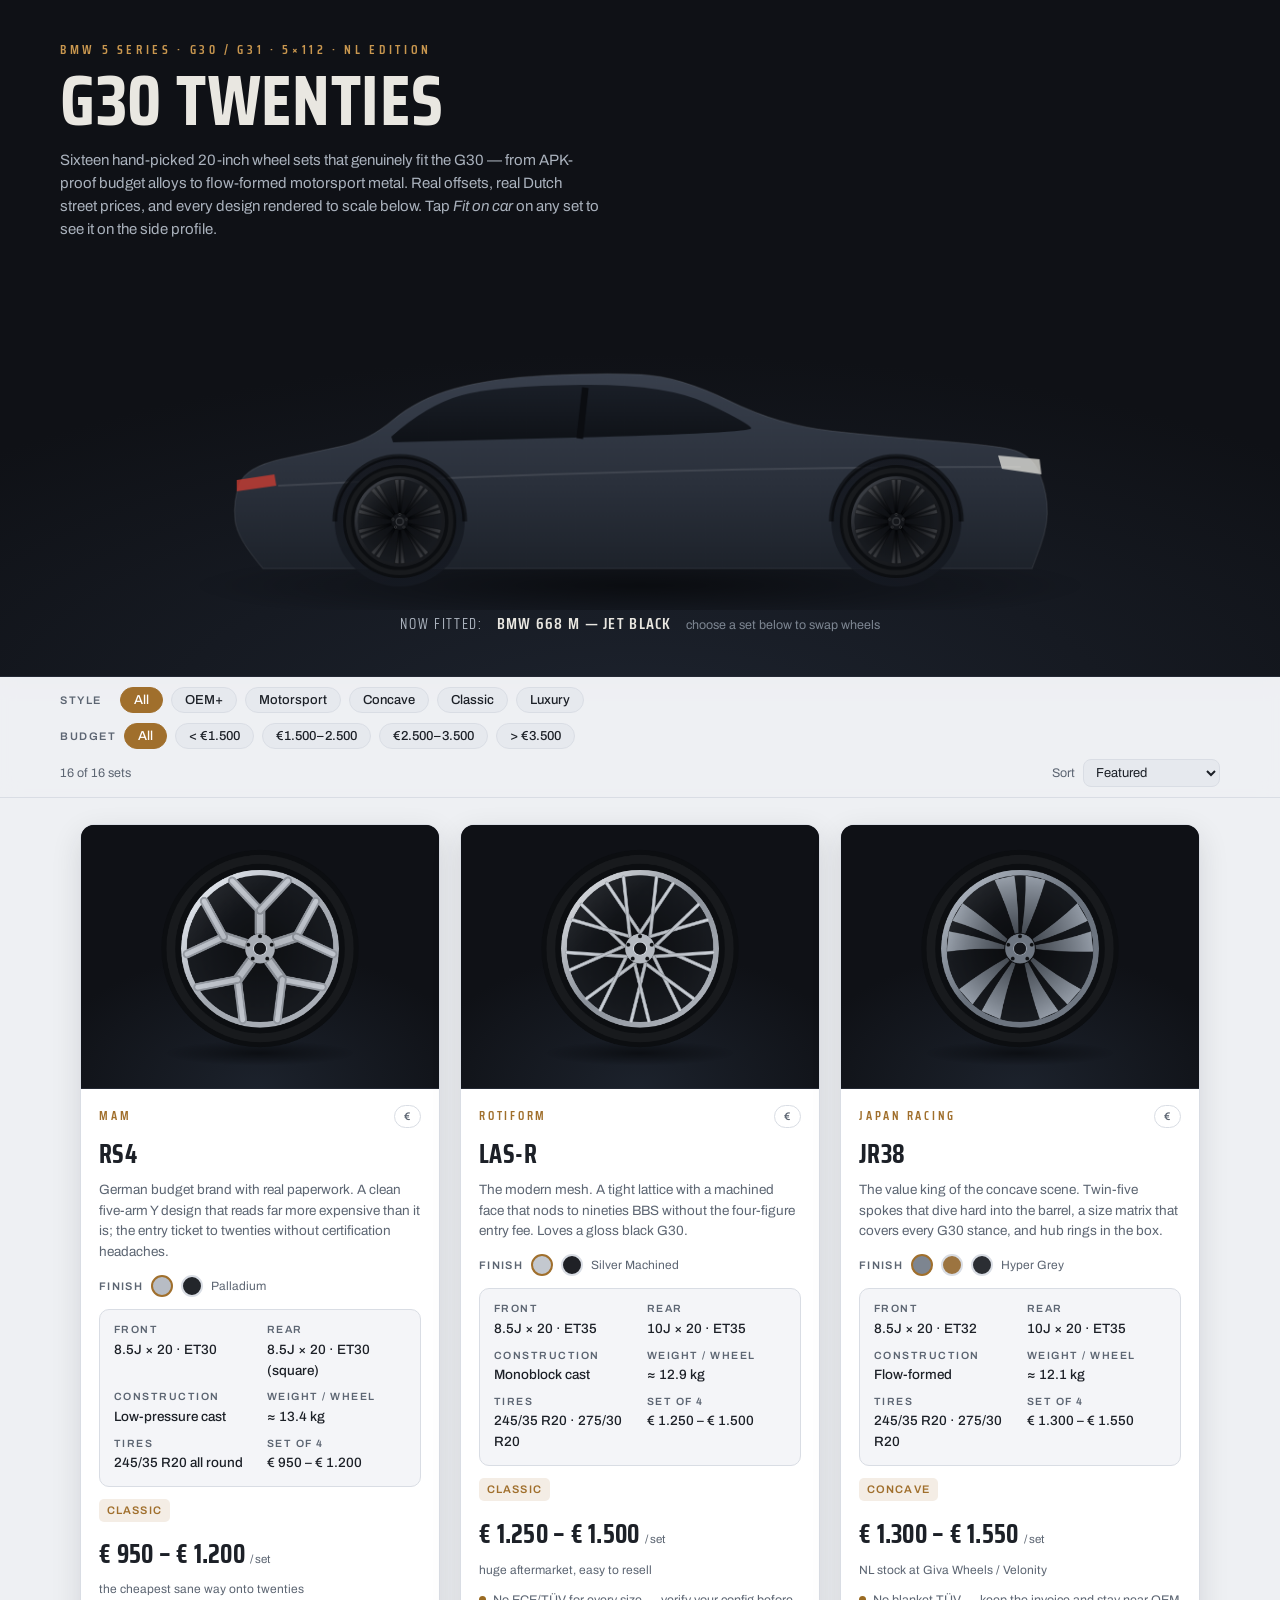
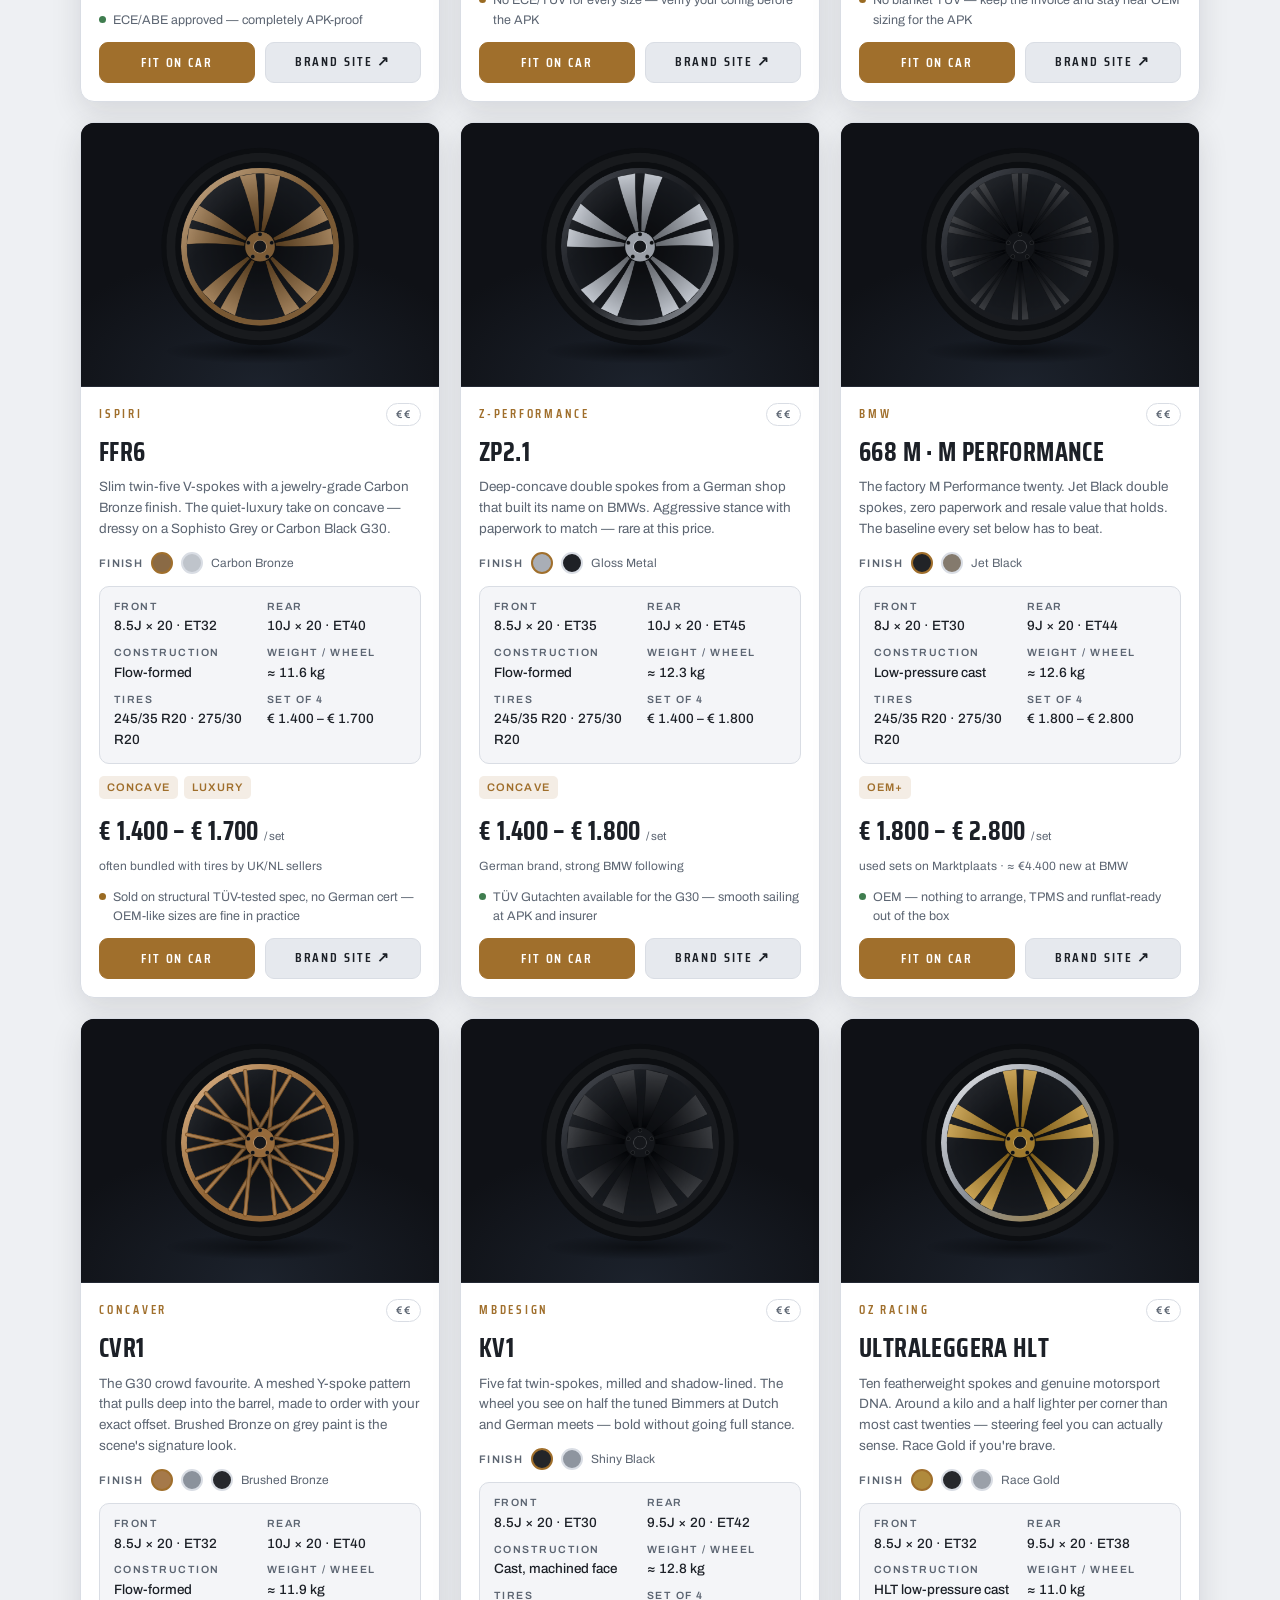
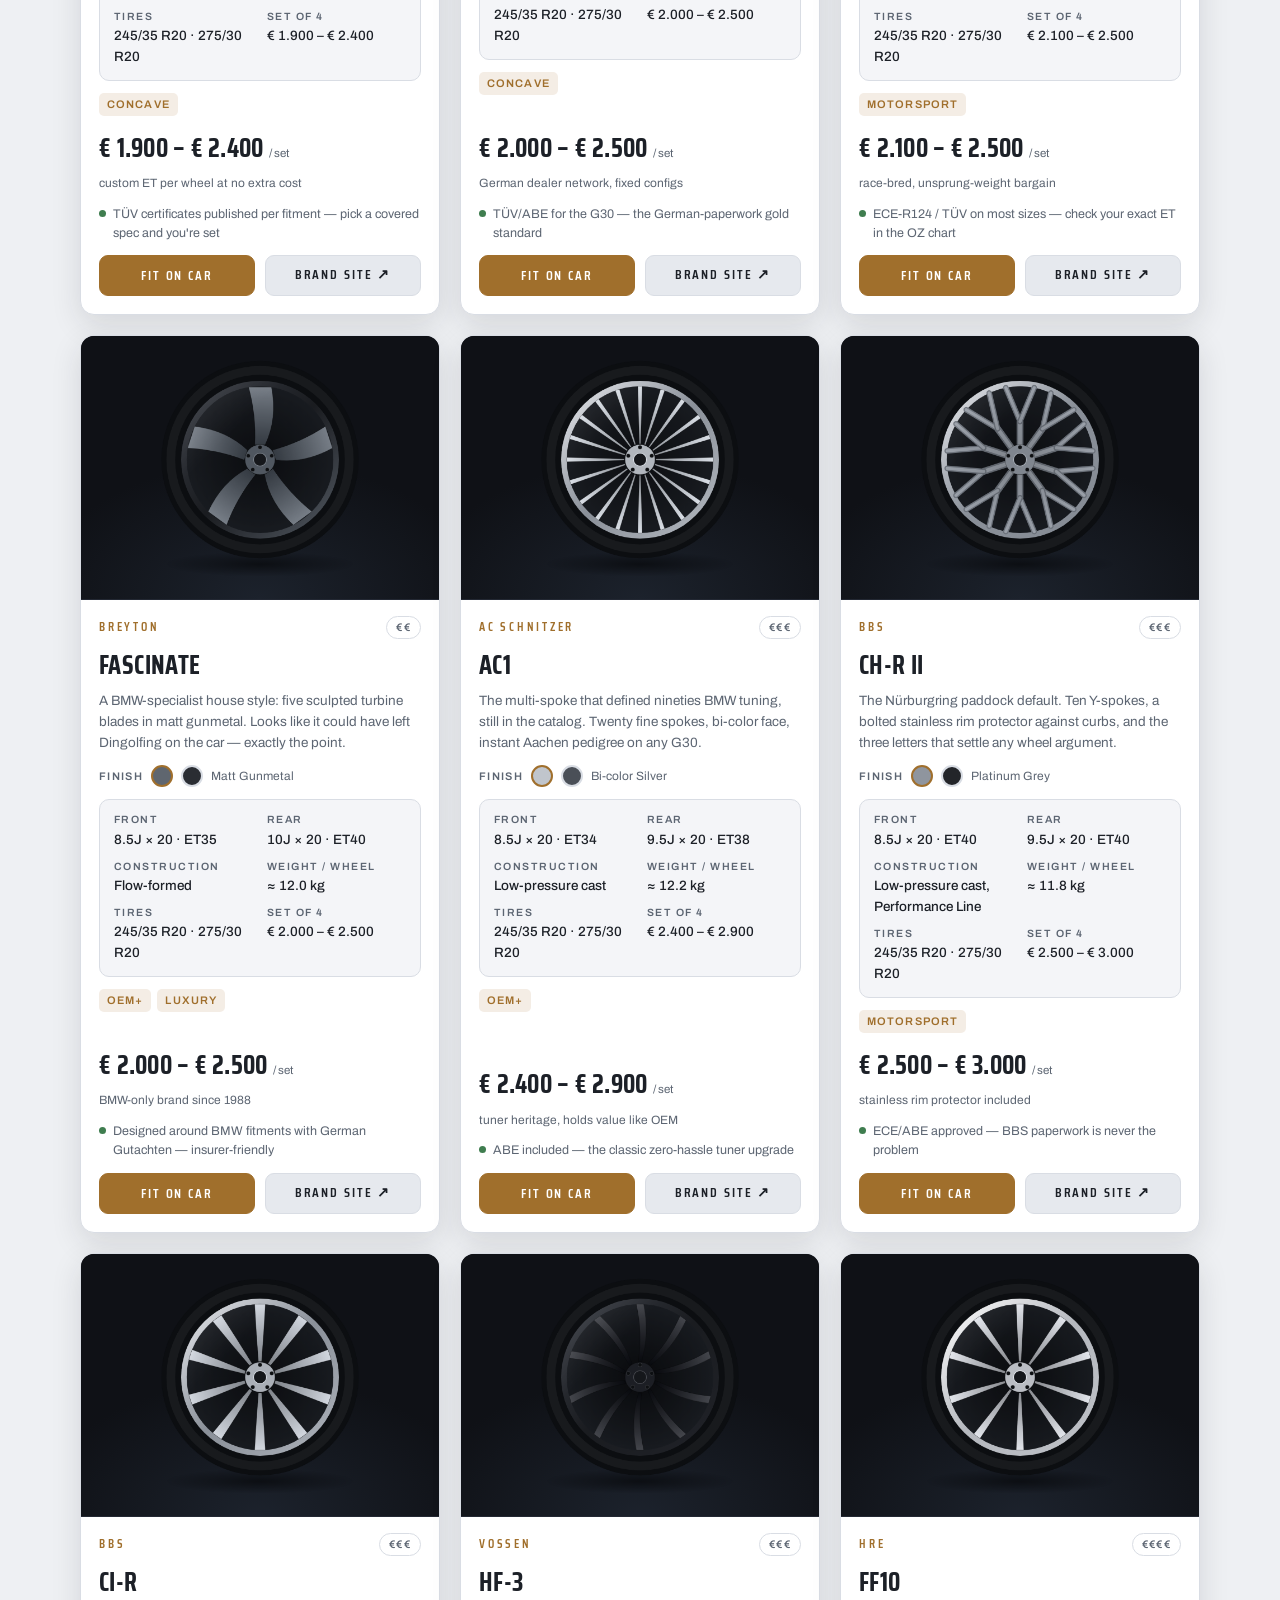
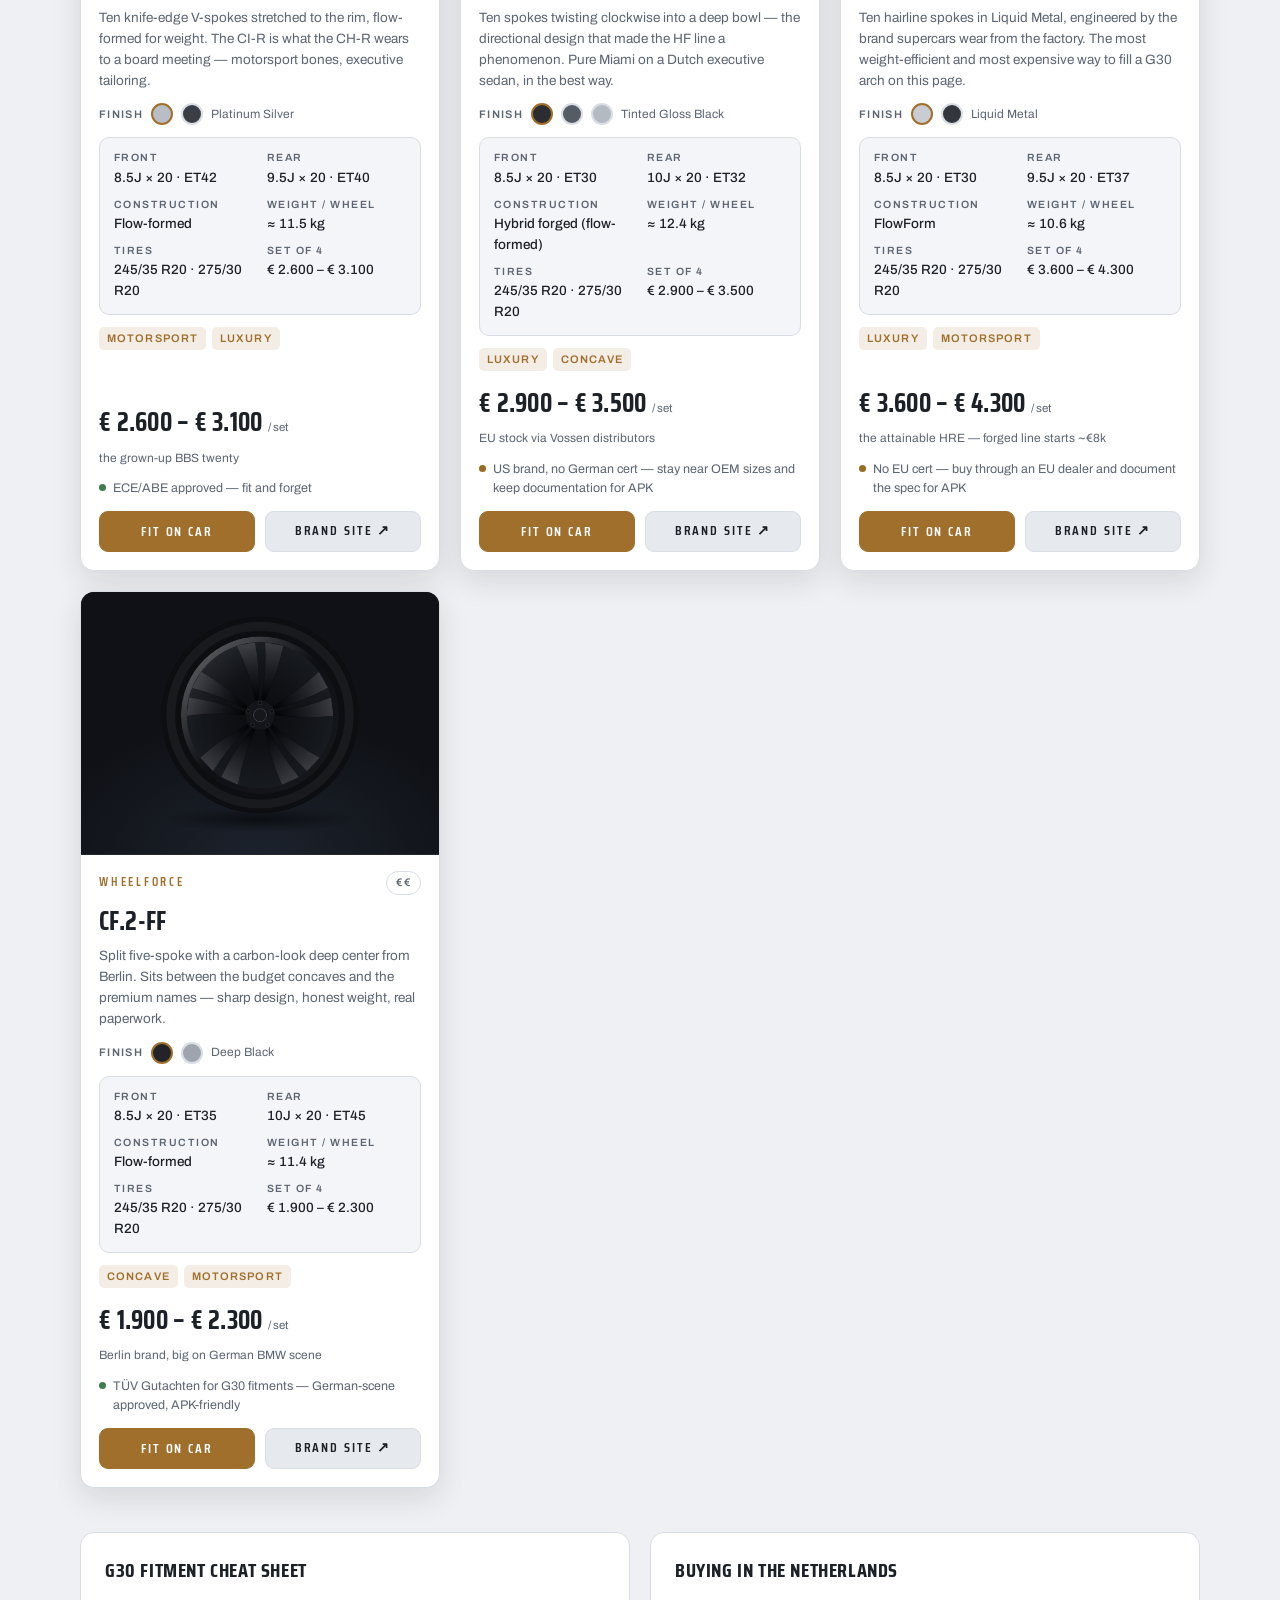
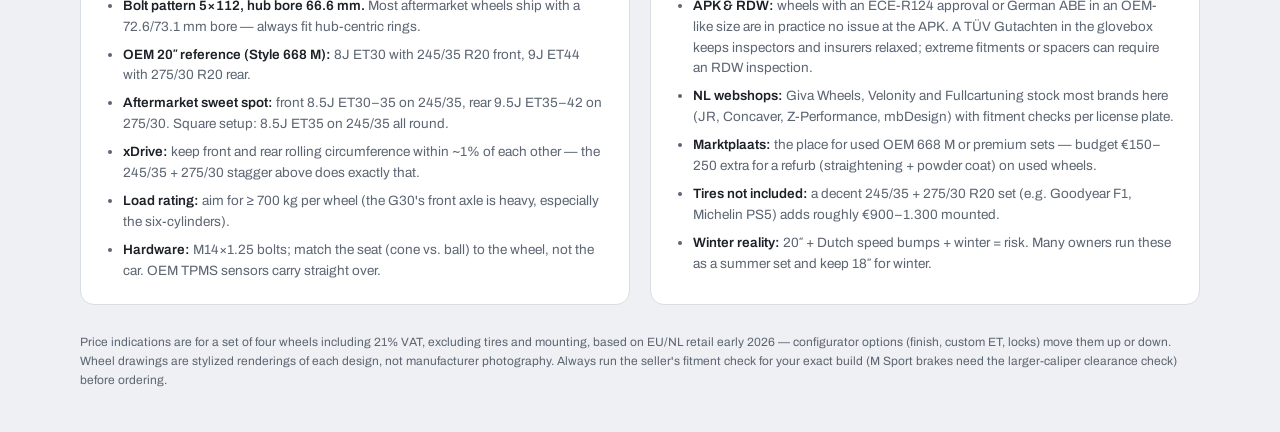
==== docs/index.html @ 7a857514 "Add G30 Twenties: 20-inch wheel catalog site for BMW G30 Single-page catalog of 16 curated 20" wheel" ====
<!doctype html>
<html lang="en">
<head>
<meta charset="utf-8">
<meta name="viewport" content="width=device-width, initial-scale=1">
<title>G30 Twenties</title>
<link rel="stylesheet" href="https://fonts.googleapis.com/css2?family=Saira+Condensed:wght@600;700&family=Archivo:wght@400;500;600&display=swap">
<style>
  :root{
    --bg:#14171d;
    --panel:#1b1f27;
    --panel2:#20252f;
    --stage:#0f1116;
    --stage-line:#232833;
    --line:#2b313d;
    --text:#e9e7e1;
    --muted:#9aa2ad;
    --accent:#c9974f;
    --accent-soft:rgba(201,151,79,.14);
    --chip:#232935;
    --chip-on:#c9974f;
    --chip-on-ink:#14171d;
    --ok:#8fbf9a;
    --warn:#d0a465;
    --shadow:0 10px 30px rgba(0,0,0,.35);
  }
  @media (prefers-color-scheme: light){
    :root:not([data-theme="dark"]){
      --bg:#eef0f3;
      --panel:#ffffff;
      --panel2:#f4f5f8;
      --line:#d9dde4;
      --text:#1c2027;
      --muted:#5c6572;
      --accent:#a06f2c;
      --accent-soft:rgba(160,111,44,.12);
      --chip:#e6e9ee;
      --chip-on:#a06f2c;
      --chip-on-ink:#ffffff;
      --ok:#3f7d4f;
      --warn:#9a6b23;
      --shadow:0 10px 30px rgba(30,35,45,.12);
    }
  }
  :root[data-theme="light"]{
    --bg:#eef0f3;
    --panel:#ffffff;
    --panel2:#f4f5f8;
    --line:#d9dde4;
    --text:#1c2027;
    --muted:#5c6572;
    --accent:#a06f2c;
    --accent-soft:rgba(160,111,44,.12);
    --chip:#e6e9ee;
    --chip-on:#a06f2c;
    --chip-on-ink:#ffffff;
    --ok:#3f7d4f;
    --warn:#9a6b23;
    --shadow:0 10px 30px rgba(30,35,45,.12);
  }

  *{box-sizing:border-box}
  html{scroll-behavior:smooth}
  @media (prefers-reduced-motion: reduce){
    html{scroll-behavior:auto}
    *{transition:none !important}
  }
  body{
    margin:0;
    background:var(--bg);
    color:var(--text);
    font-family:"Archivo",system-ui,-apple-system,"Segoe UI",sans-serif;
    font-size:15px;
    line-height:1.55;
  }
  a{color:var(--accent)}
  :focus-visible{outline:2px solid var(--accent);outline-offset:2px;border-radius:4px}

  .display{font-family:"Saira Condensed","Arial Narrow",system-ui,sans-serif;text-transform:uppercase;letter-spacing:.02em}

  /* ---------- Hero / showroom stage (deliberately dark in both themes) ---------- */
  .hero{
    background:
      radial-gradient(120% 90% at 50% 108%, #1d232e 0%, var(--stage) 62%),
      var(--stage);
    border-bottom:1px solid var(--stage-line);
    color:#e9e7e1;
    padding:40px 20px 26px;
  }
  .hero-inner{max-width:1160px;margin:0 auto}
  .hero .eyebrow{
    font-family:"Saira Condensed",sans-serif;text-transform:uppercase;
    letter-spacing:.28em;font-size:13px;color:#c9974f;font-weight:600;margin:0 0 6px;
  }
  .hero h1{
    font-family:"Saira Condensed",sans-serif;text-transform:uppercase;
    font-weight:700;font-size:clamp(40px,7vw,72px);line-height:.95;
    margin:0;letter-spacing:.01em;text-wrap:balance;
  }
  .hero p.lede{max-width:60ch;color:#aab2bd;margin:14px 0 0}
  .carwrap{margin:10px auto 0;max-width:980px}
  #car{width:100%;height:auto;display:block}
  .fitted{
    display:flex;flex-wrap:wrap;gap:6px 14px;align-items:baseline;justify-content:center;
    font-family:"Saira Condensed",sans-serif;text-transform:uppercase;letter-spacing:.12em;
    font-size:14px;color:#aab2bd;margin-top:2px;text-align:center;
  }
  .fitted strong{color:#e9e7e1;font-weight:600;font-size:16px;letter-spacing:.08em}
  .fitted .tip{font-family:"Archivo",sans-serif;text-transform:none;letter-spacing:0;font-size:12.5px;color:#7d8692}

  /* ---------- Filter bar ---------- */
  .filters{
    position:sticky;top:0;z-index:20;
    background:color-mix(in srgb, var(--bg) 88%, transparent);
    backdrop-filter:blur(10px);-webkit-backdrop-filter:blur(10px);
    border-bottom:1px solid var(--line);
    padding:10px 20px;
  }
  .filters-inner{max-width:1160px;margin:0 auto;display:flex;flex-direction:column;gap:8px}
  .chiprow{display:flex;gap:8px;overflow-x:auto;padding-bottom:2px;scrollbar-width:none}
  .chiprow::-webkit-scrollbar{display:none}
  .chiprow .lbl{
    flex:0 0 auto;align-self:center;font-size:11px;font-weight:600;color:var(--muted);
    text-transform:uppercase;letter-spacing:.14em;min-width:52px;
  }
  .chip{
    flex:0 0 auto;border:1px solid var(--line);background:var(--chip);color:var(--text);
    border-radius:999px;padding:5px 13px;font-size:13px;font-weight:500;cursor:pointer;
    font-family:inherit;transition:background .15s,color .15s,border-color .15s;white-space:nowrap;
  }
  .chip:hover{border-color:var(--accent)}
  .chip[aria-pressed="true"]{background:var(--chip-on);color:var(--chip-on-ink);border-color:var(--chip-on)}
  .meta-row{display:flex;align-items:center;justify-content:space-between;gap:12px}
  .count{font-size:12.5px;color:var(--muted)}
  .sortwrap{display:flex;align-items:center;gap:8px;font-size:12.5px;color:var(--muted)}
  select{
    background:var(--chip);color:var(--text);border:1px solid var(--line);border-radius:8px;
    padding:5px 8px;font-family:inherit;font-size:13px;
  }

  /* ---------- Grid & cards ---------- */
  main{max-width:1160px;margin:0 auto;padding:26px 20px 10px}
  .grid{display:grid;grid-template-columns:repeat(auto-fill,minmax(310px,1fr));gap:20px}
  .card{
    background:var(--panel);border:1px solid var(--line);border-radius:14px;overflow:hidden;
    display:flex;flex-direction:column;box-shadow:var(--shadow);
  }
  .stage{
    background:
      radial-gradient(90% 75% at 50% 100%, #1c222c 0%, #0f1116 70%),
      #0f1116;
    border-bottom:1px solid var(--stage-line);
  }
  .stage canvas{width:100%;height:auto;display:block}
  .card-body{padding:16px 18px 18px;display:flex;flex-direction:column;gap:12px;flex:1}
  .brandline{display:flex;align-items:baseline;justify-content:space-between;gap:10px}
  .brand{
    font-family:"Saira Condensed",sans-serif;text-transform:uppercase;font-weight:600;
    letter-spacing:.22em;font-size:12.5px;color:var(--accent);
  }
  .tierchip{
    font-size:11px;font-weight:600;letter-spacing:.12em;color:var(--muted);
    border:1px solid var(--line);border-radius:999px;padding:2px 9px;white-space:nowrap;
  }
  h2.model{
    font-family:"Saira Condensed",sans-serif;text-transform:uppercase;font-weight:700;
    font-size:26px;line-height:1.05;margin:0;letter-spacing:.015em;text-wrap:balance;
  }
  .blurb{margin:0;color:var(--muted);font-size:13.5px}
  .finishes{display:flex;align-items:center;gap:8px;flex-wrap:wrap}
  .finishes .fl{font-size:11px;text-transform:uppercase;letter-spacing:.12em;color:var(--muted);font-weight:600}
  .dot{
    width:22px;height:22px;border-radius:50%;border:2px solid var(--line);cursor:pointer;padding:0;
    transition:transform .12s,border-color .12s;
  }
  .dot:hover{transform:scale(1.12)}
  .dot[aria-pressed="true"]{border-color:var(--accent)}
  .fname{font-size:12px;color:var(--muted)}
  .specs{
    display:grid;grid-template-columns:1fr 1fr;gap:8px 14px;
    background:var(--panel2);border:1px solid var(--line);border-radius:10px;padding:12px 14px;
  }
  .spec .k{font-size:10.5px;text-transform:uppercase;letter-spacing:.14em;color:var(--muted);font-weight:600}
  .spec .v{font-size:13.5px;font-weight:500;font-variant-numeric:tabular-nums;margin-top:1px}
  .tags{display:flex;gap:6px;flex-wrap:wrap}
  .tag{
    font-size:11px;font-weight:600;letter-spacing:.1em;text-transform:uppercase;
    background:var(--accent-soft);color:var(--accent);border-radius:5px;padding:3px 8px;
  }
  .pricerow{display:flex;align-items:baseline;justify-content:space-between;gap:10px;margin-top:auto}
  .price{
    font-family:"Saira Condensed",sans-serif;font-weight:700;font-size:26px;
    font-variant-numeric:tabular-nums;letter-spacing:.01em;
  }
  .price small{font-family:"Archivo",sans-serif;font-weight:400;font-size:11.5px;color:var(--muted);letter-spacing:0}
  .pricenote{font-size:12px;color:var(--muted);margin:-6px 0 0}
  .cert{font-size:12.5px;display:flex;gap:7px;align-items:flex-start}
  .cert .b{flex:0 0 auto;margin-top:5px;width:7px;height:7px;border-radius:50%}
  .cert.ok .b{background:var(--ok)}
  .cert.warn .b{background:var(--warn)}
  .cert span{color:var(--muted)}
  .actions{display:flex;gap:10px}
  .btn{
    flex:1;border:1px solid var(--line);background:var(--chip);color:var(--text);
    font-family:"Saira Condensed",sans-serif;text-transform:uppercase;letter-spacing:.14em;
    font-size:13.5px;font-weight:600;border-radius:9px;padding:9px 10px;cursor:pointer;text-align:center;
    text-decoration:none;transition:background .15s,color .15s,border-color .15s;
  }
  .btn.primary{background:var(--accent);border-color:var(--accent);color:var(--chip-on-ink)}
  .btn.primary:hover{filter:brightness(1.08)}
  .btn:not(.primary):hover{border-color:var(--accent);color:var(--accent)}
  .empty{padding:60px 20px;text-align:center;color:var(--muted)}

  /* ---------- Footer knowledge ---------- */
  .know{max-width:1160px;margin:14px auto 0;padding:20px;display:grid;gap:20px;grid-template-columns:1fr 1fr}
  @media (max-width:820px){.know{grid-template-columns:1fr}}
  .kcard{background:var(--panel);border:1px solid var(--line);border-radius:14px;padding:22px 24px}
  .kcard h3{
    font-family:"Saira Condensed",sans-serif;text-transform:uppercase;font-weight:700;
    font-size:20px;margin:0 0 10px;letter-spacing:.03em;
  }
  .kcard ul{margin:0;padding-left:18px;color:var(--muted);font-size:13.5px;display:flex;flex-direction:column;gap:7px}
  .kcard li strong{color:var(--text);font-weight:600}
  .disclaimer{
    max-width:1160px;margin:0 auto;padding:8px 20px 42px;color:var(--muted);
    font-size:12px;line-height:1.6;
  }
</style>
</head>
<body>

<header class="hero">
  <div class="hero-inner">
    <p class="eyebrow">BMW 5 Series &middot; G30 / G31 &middot; 5&times;112 &middot; NL edition</p>
    <h1>G30 Twenties</h1>
    <p class="lede">Sixteen hand-picked 20-inch wheel sets that genuinely fit the G30 — from APK-proof budget alloys
    to flow-formed motorsport metal. Real offsets, real Dutch street prices, and every design rendered to scale below.
    Tap <em>Fit on car</em> on any set to see it on the side profile.</p>
    <div class="carwrap">
      <canvas id="car" width="1040" height="380" aria-label="Side profile of a BMW G30 5 Series showing the selected wheel design"></canvas>
      <p class="fitted"><span>Now fitted:</span> <strong id="fitted-name">BMW 668 M — Jet Black</strong>
      <span class="tip">choose a set below to swap wheels</span></p>
    </div>
  </div>
</header>

<nav class="filters" aria-label="Catalog filters">
  <div class="filters-inner">
    <div class="chiprow" id="style-chips" role="group" aria-label="Filter by style">
      <span class="lbl">Style</span>
    </div>
    <div class="chiprow" id="budget-chips" role="group" aria-label="Filter by budget">
      <span class="lbl">Budget</span>
    </div>
    <div class="meta-row">
      <span class="count" id="count"></span>
      <label class="sortwrap">Sort
        <select id="sort">
          <option value="featured">Featured</option>
          <option value="price-asc">Price: low &rarr; high</option>
          <option value="price-desc">Price: high &rarr; low</option>
          <option value="name">Brand A&ndash;Z</option>
        </select>
      </label>
    </div>
  </div>
</nav>

<main>
  <div class="grid" id="grid"></div>
  <div class="empty" id="empty" hidden>No sets match these filters — loosen the budget or style.</div>
</main>

<section class="know">
  <div class="kcard">
    <h3>G30 fitment cheat sheet</h3>
    <ul>
      <li><strong>Bolt pattern 5&times;112, hub bore 66.6&nbsp;mm.</strong> Most aftermarket wheels ship with a 72.6/73.1&nbsp;mm bore — always fit hub-centric rings.</li>
      <li><strong>OEM 20&Prime; reference (Style 668&nbsp;M):</strong> 8J ET30 with 245/35&nbsp;R20 front, 9J ET44 with 275/30&nbsp;R20 rear.</li>
      <li><strong>Aftermarket sweet spot:</strong> front 8.5J ET30&ndash;35 on 245/35, rear 9.5J ET35&ndash;42 on 275/30. Square setup: 8.5J ET35 on 245/35 all round.</li>
      <li><strong>xDrive:</strong> keep front and rear rolling circumference within ~1% of each other — the 245/35 + 275/30 stagger above does exactly that.</li>
      <li><strong>Load rating:</strong> aim for &ge;&nbsp;700&nbsp;kg per wheel (the G30's front axle is heavy, especially the six-cylinders).</li>
      <li><strong>Hardware:</strong> M14&times;1.25 bolts; match the seat (cone vs. ball) to the wheel, not the car. OEM TPMS sensors carry straight over.</li>
    </ul>
  </div>
  <div class="kcard">
    <h3>Buying in the Netherlands</h3>
    <ul>
      <li><strong>APK &amp; RDW:</strong> wheels with an ECE-R124 approval or German ABE in an OEM-like size are in practice no issue at the APK. A TÜV Gutachten in the glovebox keeps inspectors and insurers relaxed; extreme fitments or spacers can require an RDW inspection.</li>
      <li><strong>NL webshops:</strong> Giva Wheels, Velonity and Fullcartuning stock most brands here (JR, Concaver, Z-Performance, mbDesign) with fitment checks per license plate.</li>
      <li><strong>Marktplaats:</strong> the place for used OEM 668&nbsp;M or premium sets — budget €150&ndash;250 extra for a refurb (straightening + powder coat) on used wheels.</li>
      <li><strong>Tires not included:</strong> a decent 245/35 + 275/30 R20 set (e.g. Goodyear F1, Michelin PS5) adds roughly €900&ndash;1.300 mounted.</li>
      <li><strong>Winter reality:</strong> 20&Prime; + Dutch speed bumps + winter = risk. Many owners run these as a summer set and keep 18&Prime; for winter.</li>
    </ul>
  </div>
</section>

<p class="disclaimer">Price indications are for a set of four wheels including 21% VAT, excluding tires and mounting,
based on EU/NL retail early 2026 — configurator options (finish, custom ET, locks) move them up or down.
Wheel drawings are stylized renderings of each design, not manufacturer photography. Always run the seller's
fitment check for your exact build (M&nbsp;Sport brakes need the larger-caliper clearance check) before ordering.</p>

<script>
/* ================= Catalog data ================= */
const WHEELS = [
  {
    id:"mam-rs4", brand:"MAM", model:"RS4", styles:["Classic"],
    construction:"Low-pressure cast", weight:"≈ 13.4 kg",
    front:"8.5J × 20 · ET30", rear:"8.5J × 20 · ET30 (square)",
    tires:"245/35 R20 all round",
    price:[950,1200], priceNote:"the cheapest sane way onto twenties",
    cert:{t:"ok", txt:"ECE/ABE approved — completely APK-proof"},
    blurb:"German budget brand with real paperwork. A clean five-arm Y design that reads far more expensive than it is; the entry ticket to twenties without certification headaches.",
    finishes:[{name:"Palladium",face:"#b7bcc4"},{name:"Black Painted",face:"#23262b"}],
    url:"https://mam.de",
    render:{style:"y",count:5,width:.62,concave:.18,lip:"metal"}
  },
  {
    id:"rotiform-lasr", brand:"Rotiform", model:"LAS-R", styles:["Classic"],
    construction:"Monoblock cast", weight:"≈ 12.9 kg",
    front:"8.5J × 20 · ET35", rear:"10J × 20 · ET35",
    tires:"245/35 R20 · 275/30 R20",
    price:[1250,1500], priceNote:"huge aftermarket, easy to resell",
    cert:{t:"warn", txt:"No ECE/TÜV for every size — verify your config before the APK"},
    blurb:"The modern mesh. A tight lattice with a machined face that nods to nineties BBS without the four-figure entry fee. Loves a gloss black G30.",
    finishes:[{name:"Silver Machined",face:"#c3c8cf"},{name:"Gloss Black",face:"#1f2126"}],
    url:"https://rotiform.com",
    render:{style:"mesh",count:9,width:.30,concave:.22,lip:"bright"}
  },
  {
    id:"jr38", brand:"Japan Racing", model:"JR38", styles:["Concave"],
    construction:"Flow-formed", weight:"≈ 12.1 kg",
    front:"8.5J × 20 · ET32", rear:"10J × 20 · ET35",
    tires:"245/35 R20 · 275/30 R20",
    price:[1300,1550], priceNote:"NL stock at Giva Wheels / Velonity",
    cert:{t:"warn", txt:"No blanket TÜV — keep the invoice and stay near OEM sizing for the APK"},
    blurb:"The value king of the concave scene. Twin-five spokes that dive hard into the barrel, a size matrix that covers every G30 stance, and hub rings in the box.",
    finishes:[{name:"Hyper Grey",face:"#7d8590"},{name:"Matt Bronze",face:"#9c7440"},{name:"Black Brushed",face:"#2b2e33"}],
    url:"https://japanracing.jp",
    render:{style:"twin",count:5,width:.66,curve:.05,concave:.55,lip:"metal"}
  },
  {
    id:"ispiri-ffr6", brand:"Ispiri", model:"FFR6", styles:["Concave","Luxury"],
    construction:"Flow-formed", weight:"≈ 11.6 kg",
    front:"8.5J × 20 · ET32", rear:"10J × 20 · ET40",
    tires:"245/35 R20 · 275/30 R20",
    price:[1400,1700], priceNote:"often bundled with tires by UK/NL sellers",
    cert:{t:"warn", txt:"Sold on structural TÜV-tested spec, no German cert — OEM-like sizes are fine in practice"},
    blurb:"Slim twin-five V-spokes with a jewelry-grade Carbon Bronze finish. The quiet-luxury take on concave — dressy on a Sophisto Grey or Carbon Black G30.",
    finishes:[{name:"Carbon Bronze",face:"#8a6a45"},{name:"Corsa Silver",face:"#bfc4cb"}],
    url:"https://ispiriwheels.com",
    render:{style:"twin",count:5,width:.52,curve:.06,concave:.45,lip:"metal"}
  },
  {
    id:"zp21", brand:"Z-Performance", model:"ZP2.1", styles:["Concave"],
    construction:"Flow-formed", weight:"≈ 12.3 kg",
    front:"8.5J × 20 · ET35", rear:"10J × 20 · ET45",
    tires:"245/35 R20 · 275/30 R20",
    price:[1400,1800], priceNote:"German brand, strong BMW following",
    cert:{t:"ok", txt:"TÜV Gutachten available for the G30 — smooth sailing at APK and insurer"},
    blurb:"Deep-concave double spokes from a German shop that built its name on BMWs. Aggressive stance with paperwork to match — rare at this price.",
    finishes:[{name:"Gloss Metal",face:"#a9aeb6"},{name:"Gloss Black",face:"#1f2126"}],
    url:"https://z-performance.com",
    render:{style:"twin",count:5,width:.58,curve:-.05,concave:.6,lip:"dark"}
  },
  {
    id:"668m", brand:"BMW", model:"668 M · M Performance", styles:["OEM+"],
    construction:"Low-pressure cast", weight:"≈ 12.6 kg",
    front:"8J × 20 · ET30", rear:"9J × 20 · ET44",
    tires:"245/35 R20 · 275/30 R20",
    price:[1800,2800], priceNote:"used sets on Marktplaats · ≈ €4.400 new at BMW",
    cert:{t:"ok", txt:"OEM — nothing to arrange, TPMS and runflat-ready out of the box"},
    blurb:"The factory M Performance twenty. Jet Black double spokes, zero paperwork and resale value that holds. The baseline every set below has to beat.",
    finishes:[{name:"Jet Black",face:"#212327"},{name:"Cerium Grey",face:"#847a6d"}],
    url:"https://www.bmw.nl",
    render:{style:"double",count:10,width:.44,concave:.25,lip:"dark"}
  },
  {
    id:"cvr1", brand:"Concaver", model:"CVR1", styles:["Concave"],
    construction:"Flow-formed", weight:"≈ 11.9 kg",
    front:"8.5J × 20 · ET32", rear:"10J × 20 · ET40",
    tires:"245/35 R20 · 275/30 R20",
    price:[1900,2400], priceNote:"custom ET per wheel at no extra cost",
    cert:{t:"ok", txt:"TÜV certificates published per fitment — pick a covered spec and you're set"},
    blurb:"The G30 crowd favourite. A meshed Y-spoke pattern that pulls deep into the barrel, made to order with your exact offset. Brushed Bronze on grey paint is the scene's signature look.",
    finishes:[{name:"Brushed Bronze",face:"#a5794a"},{name:"Platinum Grey",face:"#8b929c"},{name:"Double Tinted Black",face:"#26282d"}],
    url:"https://concaverwheels.com/cvr1",
    render:{style:"mesh",count:10,width:.34,concave:.55,lip:"metal"}
  },
  {
    id:"kv1", brand:"mbDesign", model:"KV1", styles:["Concave"],
    construction:"Cast, machined face", weight:"≈ 12.8 kg",
    front:"8.5J × 20 · ET30", rear:"9.5J × 20 · ET42",
    tires:"245/35 R20 · 275/30 R20",
    price:[2000,2500], priceNote:"German dealer network, fixed configs",
    cert:{t:"ok", txt:"TÜV/ABE for the G30 — the German-paperwork gold standard"},
    blurb:"Five fat twin-spokes, milled and shadow-lined. The wheel you see on half the tuned Bimmers at Dutch and German meets — bold without going full stance.",
    finishes:[{name:"Shiny Black",face:"#232529"},{name:"Palladium Grey",face:"#8e959f"}],
    url:"https://mbdesign.de",
    render:{style:"twin",count:5,width:.74,curve:.04,concave:.5,lip:"dark"}
  },
  {
    id:"oz-ultra", brand:"OZ Racing", model:"Ultraleggera HLT", styles:["Motorsport"],
    construction:"HLT low-pressure cast", weight:"≈ 11.0 kg",
    front:"8.5J × 20 · ET32", rear:"9.5J × 20 · ET38",
    tires:"245/35 R20 · 275/30 R20",
    price:[2100,2500], priceNote:"race-bred, unsprung-weight bargain",
    cert:{t:"ok", txt:"ECE-R124 / TÜV on most sizes — check your exact ET in the OZ chart"},
    blurb:"Ten featherweight spokes and genuine motorsport DNA. Around a kilo and a half lighter per corner than most cast twenties — steering feel you can actually sense. Race Gold if you're brave.",
    finishes:[{name:"Race Gold",face:"#b08a3c"},{name:"Matt Black",face:"#26282c"},{name:"Crystal Titanium",face:"#9aa0a9"}],
    url:"https://ozracing.com",
    render:{style:"twin",count:5,width:.44,concave:.3,lip:"bright"}
  },
  {
    id:"breyton", brand:"Breyton", model:"Fascinate", styles:["OEM+","Luxury"],
    construction:"Flow-formed", weight:"≈ 12.0 kg",
    front:"8.5J × 20 · ET35", rear:"10J × 20 · ET40",
    tires:"245/35 R20 · 275/30 R20",
    price:[2000,2500], priceNote:"BMW-only brand since 1988",
    cert:{t:"ok", txt:"Designed around BMW fitments with German Gutachten — insurer-friendly"},
    blurb:"A BMW-specialist house style: five sculpted turbine blades in matt gunmetal. Looks like it could have left Dingolfing on the car — exactly the point.",
    finishes:[{name:"Matt Gunmetal",face:"#5f666f"},{name:"Hyper Black",face:"#2a2d33"}],
    url:"https://breyton.de",
    render:{style:"directional",count:5,width:.62,curve:.16,concave:.35,lip:"dark"}
  },
  {
    id:"ac1", brand:"AC Schnitzer", model:"AC1", styles:["OEM+"],
    construction:"Low-pressure cast", weight:"≈ 12.2 kg",
    front:"8.5J × 20 · ET34", rear:"9.5J × 20 · ET38",
    tires:"245/35 R20 · 275/30 R20",
    price:[2400,2900], priceNote:"tuner heritage, holds value like OEM",
    cert:{t:"ok", txt:"ABE included — the classic zero-hassle tuner upgrade"},
    blurb:"The multi-spoke that defined nineties BMW tuning, still in the catalog. Twenty fine spokes, bi-color face, instant Aachen pedigree on any G30.",
    finishes:[{name:"Bi-color Silver",face:"#c0c5cc"},{name:"Anthracite",face:"#4a4f57"}],
    url:"https://ac-schnitzer.de",
    render:{style:"multi",count:20,width:.34,concave:.2,lip:"bright"}
  },
  {
    id:"chr2", brand:"BBS", model:"CH-R II", styles:["Motorsport"],
    construction:"Low-pressure cast, Performance Line", weight:"≈ 11.8 kg",
    front:"8.5J × 20 · ET40", rear:"9.5J × 20 · ET40",
    tires:"245/35 R20 · 275/30 R20",
    price:[2500,3000], priceNote:"stainless rim protector included",
    cert:{t:"ok", txt:"ECE/ABE approved — BBS paperwork is never the problem"},
    blurb:"The Nürburgring paddock default. Ten Y-spokes, a bolted stainless rim protector against curbs, and the three letters that settle any wheel argument.",
    finishes:[{name:"Platinum Grey",face:"#8f959e"},{name:"Black Dinamica",face:"#232529"}],
    url:"https://bbs.com",
    render:{style:"y",count:10,width:.4,concave:.3,lip:"bright"}
  },
  {
    id:"cir", brand:"BBS", model:"CI-R", styles:["Motorsport","Luxury"],
    construction:"Flow-formed", weight:"≈ 11.5 kg",
    front:"8.5J × 20 · ET42", rear:"9.5J × 20 · ET40",
    tires:"245/35 R20 · 275/30 R20",
    price:[2600,3100], priceNote:"the grown-up BBS twenty",
    cert:{t:"ok", txt:"ECE/ABE approved — fit and forget"},
    blurb:"Ten knife-edge V-spokes stretched to the rim, flow-formed for weight. The CI-R is what the CH-R wears to a board meeting — motorsport bones, executive tailoring.",
    finishes:[{name:"Platinum Silver",face:"#b9bec6"},{name:"Night Fog",face:"#3a3e45"}],
    url:"https://bbs.com",
    render:{style:"multi",count:10,width:.42,concave:.35,lip:"bright"}
  },
  {
    id:"hf3", brand:"Vossen", model:"HF-3", styles:["Luxury","Concave"],
    construction:"Hybrid forged (flow-formed)", weight:"≈ 12.4 kg",
    front:"8.5J × 20 · ET30", rear:"10J × 20 · ET32",
    tires:"245/35 R20 · 275/30 R20",
    price:[2900,3500], priceNote:"EU stock via Vossen distributors",
    cert:{t:"warn", txt:"US brand, no German cert — stay near OEM sizes and keep documentation for APK"},
    blurb:"Ten spokes twisting clockwise into a deep bowl — the directional design that made the HF line a phenomenon. Pure Miami on a Dutch executive sedan, in the best way.",
    finishes:[{name:"Tinted Gloss Black",face:"#2b2d33"},{name:"Anthracite",face:"#565c65"},{name:"Silver Metallic",face:"#b4bac2"}],
    url:"https://vossenwheels.com",
    render:{style:"directional",count:10,width:.4,curve:.14,concave:.55,lip:"dark"}
  },
  {
    id:"ff10", brand:"HRE", model:"FF10", styles:["Luxury","Motorsport"],
    construction:"FlowForm", weight:"≈ 10.6 kg",
    front:"8.5J × 20 · ET30", rear:"9.5J × 20 · ET37",
    tires:"245/35 R20 · 275/30 R20",
    price:[3600,4300], priceNote:"the attainable HRE — forged line starts ~€8k",
    cert:{t:"warn", txt:"No EU cert — buy through an EU dealer and document the spec for APK"},
    blurb:"Ten hairline spokes in Liquid Metal, engineered by the brand supercars wear from the factory. The most weight-efficient and most expensive way to fill a G30 arch on this page.",
    finishes:[{name:"Liquid Metal",face:"#c9ccd2"},{name:"Tarmac",face:"#33363c"}],
    url:"https://hrewheels.com",
    render:{style:"multi",count:10,width:.3,concave:.4,lip:"metal"}
  },
  {
    id:"gts-venturus", brand:"Wheelforce", model:"CF.2-FF", styles:["Concave","Motorsport"],
    construction:"Flow-formed", weight:"≈ 11.4 kg",
    front:"8.5J × 20 · ET35", rear:"10J × 20 · ET45",
    tires:"245/35 R20 · 275/30 R20",
    price:[1900,2300], priceNote:"Berlin brand, big on German BMW scene",
    cert:{t:"ok", txt:"TÜV Gutachten for G30 fitments — German-scene approved, APK-friendly"},
    blurb:"Split five-spoke with a carbon-look deep center from Berlin. Sits between the budget concaves and the premium names — sharp design, honest weight, real paperwork.",
    finishes:[{name:"Deep Black",face:"#222429"},{name:"Frozen Silver",face:"#9fa5ae"}],
    url:"https://wheelforce.de",
    render:{style:"twin",count:5,width:.6,curve:.08,concave:.5,lip:"metal"}
  }
];

const STYLES = ["All","OEM+","Motorsport","Concave","Classic","Luxury"];
const BUDGETS = [
  {label:"All", test:()=>true},
  {label:"< €1.500", test:m=>m<1500},
  {label:"€1.500–2.500", test:m=>m>=1500&&m<2500},
  {label:"€2.500–3.500", test:m=>m>=2500&&m<3500},
  {label:"> €3.500", test:m=>m>=3500}
];
const mid = w => (w.price[0]+w.price[1])/2;
const tier = w => { const m=mid(w); return m<1500?"€":m<2500?"€€":m<3500?"€€€":"€€€€"; };
const fmt = n => "€ " + n.toLocaleString("nl-NL");

/* ================= Wheel renderer ================= */
function shade(hex, amt){
  const n=parseInt(hex.slice(1),16);
  let r=(n>>16)+amt, g=((n>>8)&255)+amt, b=(n&255)+amt;
  r=Math.max(0,Math.min(255,r)); g=Math.max(0,Math.min(255,g)); b=Math.max(0,Math.min(255,b));
  return "rgb("+r+","+g+","+b+")";
}
function lipColors(kind, face){
  if(kind==="bright") return ["#e8eaee","#8a9099"];
  if(kind==="metal")  return [shade(face,60), shade(face,-20)];
  return ["#3a3e46","#1a1c20"]; // dark
}
function spokeGrad(ctx, r0, r1, a, face){
  const g=ctx.createLinearGradient(r0*Math.sin(a), -r0*Math.cos(a), r1*Math.sin(a), -r1*Math.cos(a));
  g.addColorStop(0, shade(face,-30));
  g.addColorStop(.55, face);
  g.addColorStop(1, shade(face,25));
  return g;
}
function taperedSpoke(ctx, r0, r1, a, hw0, hw1, bow){
  const P=(r,da)=>[r*Math.sin(a+da), -r*Math.cos(a+da)];
  const rm=(r0+r1)/2, hwm=(hw0+hw1)/2;
  let p;
  ctx.beginPath();
  p=P(r0,-hw0); ctx.moveTo(p[0],p[1]);
  p=P(rm,-hwm+bow); const e1=P(r1,-hw1); ctx.quadraticCurveTo(p[0],p[1],e1[0],e1[1]);
  const e2=P(r1,hw1); ctx.lineTo(e2[0],e2[1]);
  p=P(rm,hwm+bow); const e3=P(r0,hw0); ctx.quadraticCurveTo(p[0],p[1],e3[0],e3[1]);
  ctx.closePath();
}
function strokeBeveled(ctx, x0,y0,x1,y1, w, face){
  ctx.lineCap="round";
  ctx.strokeStyle=shade(face,-35); ctx.lineWidth=w;
  ctx.beginPath(); ctx.moveTo(x0,y0); ctx.lineTo(x1,y1); ctx.stroke();
  ctx.strokeStyle=shade(face,10); ctx.lineWidth=w*.55;
  ctx.beginPath(); ctx.moveTo(x0,y0); ctx.lineTo(x1,y1); ctx.stroke();
}
function drawWheelAt(ctx, cx, cy, R, cfg, face){
  ctx.save();
  ctx.translate(cx,cy);
  const rimR=R*.80, faceR=rimR*.93, hubR=R*.105, r0=R*.16;

  // tire
  ctx.beginPath(); ctx.arc(0,0,R,0,7); ctx.fillStyle="#0c0e11"; ctx.fill();
  ctx.beginPath(); ctx.arc(0,0,R*.905,0,7);
  ctx.strokeStyle="rgba(255,255,255,.05)"; ctx.lineWidth=R*.09; ctx.stroke();

  // rim lip
  const [l1,l2]=lipColors(cfg.lip,face);
  const lg=ctx.createLinearGradient(-rimR,-rimR,rimR,rimR);
  lg.addColorStop(0,l1); lg.addColorStop(.5,l2); lg.addColorStop(1,shade(face,-10));
  ctx.beginPath(); ctx.arc(0,0,rimR,0,7); ctx.fillStyle=lg; ctx.fill();

  // barrel
  const bg=ctx.createRadialGradient(0,0,faceR*.2,0,0,faceR);
  bg.addColorStop(0,"#101216"); bg.addColorStop(1,"#181b20");
  ctx.beginPath(); ctx.arc(0,0,faceR,0,7); ctx.fillStyle=bg; ctx.fill();

  // spokes
  const n=cfg.count, slot=Math.PI/n, bow=(cfg.curve||0);
  for(let i=0;i<n;i++){
    const a=i*2*Math.PI/n;
    const g=spokeGrad(ctx,r0,faceR,a,face);
    if(cfg.style==="twin"||cfg.style==="double"){
      const off=slot*cfg.width*.52, hw=slot*cfg.width*.34;
      for(const s of [-1,1]){
        taperedSpoke(ctx,r0,faceR,a+s*off, hw*.9, hw, bow);
        ctx.fillStyle=g; ctx.fill();
        ctx.strokeStyle="rgba(0,0,0,.28)"; ctx.lineWidth=1; ctx.stroke();
      }
    } else if(cfg.style==="multi"||cfg.style==="five"){
      taperedSpoke(ctx,r0,faceR,a, slot*cfg.width*.75, slot*cfg.width*.55, bow);
      ctx.fillStyle=g; ctx.fill();
      ctx.strokeStyle="rgba(0,0,0,.28)"; ctx.lineWidth=1; ctx.stroke();
    } else if(cfg.style==="directional"){
      taperedSpoke(ctx,r0,faceR,a, slot*cfg.width*.85, slot*cfg.width*.4, bow);
      ctx.fillStyle=g; ctx.fill();
      ctx.strokeStyle="rgba(0,0,0,.28)"; ctx.lineWidth=1; ctx.stroke();
    } else if(cfg.style==="y"){
      const w=R*cfg.width*.14, rm=faceR*.52, d=slot*.62;
      const S=(r,da)=>[r*Math.sin(a+da),-r*Math.cos(a+da)];
      const h=S(r0,0), m=S(rm,0), a1=S(faceR,-d), a2=S(faceR,d);
      strokeBeveled(ctx,h[0],h[1],m[0],m[1],w*1.25,face);
      strokeBeveled(ctx,m[0],m[1],a1[0],a1[1],w,face);
      strokeBeveled(ctx,m[0],m[1],a2[0],a2[1],w,face);
    } else if(cfg.style==="mesh"){
      const w=R*cfg.width*.12, d=slot*1.35;
      const S=(r,da)=>[r*Math.sin(a+da),-r*Math.cos(a+da)];
      const h=S(r0,0), b1=S(faceR,-d), b2=S(faceR,d);
      strokeBeveled(ctx,h[0],h[1],b1[0],b1[1],w,face);
      strokeBeveled(ctx,h[0],h[1],b2[0],b2[1],w,face);
    }
  }

  // concave shading
  const cc=ctx.createRadialGradient(0,0,r0*.5,0,0,faceR);
  cc.addColorStop(0,"rgba(0,0,0,"+(0.55*(cfg.concave||0)).toFixed(3)+")");
  cc.addColorStop(1,"rgba(0,0,0,0)");
  ctx.beginPath(); ctx.arc(0,0,faceR,0,7); ctx.fillStyle=cc; ctx.fill();

  // hub + bolts + cap
  ctx.beginPath(); ctx.arc(0,0,r0*.95,0,7); ctx.fillStyle=shade(face,-15); ctx.fill();
  ctx.strokeStyle="rgba(0,0,0,.35)"; ctx.lineWidth=1; ctx.stroke();
  for(let i=0;i<5;i++){
    const a=i*2*Math.PI/5 - Math.PI/2;
    ctx.beginPath(); ctx.arc(R*.125*Math.cos(a), R*.125*Math.sin(a), R*.02,0,7);
    ctx.fillStyle="#0d0f12"; ctx.fill();
    ctx.strokeStyle="rgba(255,255,255,.18)"; ctx.lineWidth=.8; ctx.stroke();
  }
  ctx.beginPath(); ctx.arc(0,0,hubR*.62,0,7);
  ctx.fillStyle="#15171b"; ctx.fill();
  ctx.strokeStyle=shade(face,30); ctx.lineWidth=1.2; ctx.stroke();

  // sheen
  ctx.save();
  ctx.beginPath(); ctx.arc(0,0,rimR,0,7); ctx.clip();
  const sg=ctx.createLinearGradient(-R,-R,R*.6,R*.6);
  sg.addColorStop(0,"rgba(255,255,255,.14)");
  sg.addColorStop(.45,"rgba(255,255,255,0)");
  ctx.fillStyle=sg; ctx.fillRect(-R,-R,2*R,2*R);
  ctx.restore();

  ctx.restore();
}
function drawCardWheel(canvas, cfg, face){
  const ctx=canvas.getContext("2d");
  const W=canvas.width, H=canvas.height;
  ctx.clearRect(0,0,W,H);
  const R=H*.375, cx=W/2, cy=H*.47;
  // floor shadow
  ctx.save();
  ctx.translate(cx, cy+R*1.06); ctx.scale(1,.13);
  const sh=ctx.createRadialGradient(0,0,0,0,0,R*.95);
  sh.addColorStop(0,"rgba(0,0,0,.5)"); sh.addColorStop(1,"rgba(0,0,0,0)");
  ctx.fillStyle=sh; ctx.beginPath(); ctx.arc(0,0,R*.95,0,7); ctx.fill();
  ctx.restore();
  drawWheelAt(ctx,cx,cy,R,cfg,face);
}

/* ================= Hero car ================= */
function smoothPath(ctx, pts){
  ctx.beginPath();
  ctx.moveTo(pts[0][0], pts[0][1]);
  for(let i=1;i<pts.length-1;i++){
    const xc=(pts[i][0]+pts[i+1][0])/2, yc=(pts[i][1]+pts[i+1][1])/2;
    ctx.quadraticCurveTo(pts[i][0],pts[i][1],xc,yc);
  }
  ctx.lineTo(pts[pts.length-1][0], pts[pts.length-1][1]);
  ctx.closePath();
}
function drawCar(cfg, face){
  const cv=document.getElementById("car"), ctx=cv.getContext("2d");
  ctx.clearRect(0,0,cv.width,cv.height);
  ctx.save();
  ctx.translate(80,96); // car box 880x250, ground at y=250
  const G=250, wR=60, wy=G-wR, rx=185, fx=712;

  // ground shadow
  ctx.save();
  ctx.translate(440,G+8); ctx.scale(1,.09);
  const sh=ctx.createRadialGradient(0,0,0,0,0,470);
  sh.addColorStop(0,"rgba(0,0,0,.55)"); sh.addColorStop(1,"rgba(0,0,0,0)");
  ctx.fillStyle=sh; ctx.beginPath(); ctx.arc(0,0,470,0,7); ctx.fill();
  ctx.restore();

  // body
  const body=[
    [40,240],[12,208],[8,168],[22,132],[95,116],[152,104],[204,60],
    [282,38],[400,32],[482,36],[588,88],[700,100],[802,108],[852,116],
    [870,150],[874,192],[856,240]
  ];
  const bgrad=ctx.createLinearGradient(0,30,0,250);
  bgrad.addColorStop(0,"#39404d"); bgrad.addColorStop(.55,"#2a303b"); bgrad.addColorStop(1,"#1c2129");
  smoothPath(ctx,body);
  ctx.fillStyle=bgrad; ctx.fill();
  ctx.strokeStyle="rgba(255,255,255,.07)"; ctx.lineWidth=1.5; ctx.stroke();

  // greenhouse
  const glass=[[176,100],[214,66],[288,46],[468,44],[556,86],[560,96],[178,106]];
  smoothPath(ctx,glass);
  const gg=ctx.createLinearGradient(0,40,0,110);
  gg.addColorStop(0,"#1b2029"); gg.addColorStop(1,"#0e1116");
  ctx.fillStyle=gg; ctx.fill();
  // B-pillar
  ctx.strokeStyle="#0b0d11"; ctx.lineWidth=7;
  ctx.beginPath(); ctx.moveTo(382,48); ctx.lineTo(376,102); ctx.stroke();

  // character line
  ctx.strokeStyle="rgba(255,255,255,.10)"; ctx.lineWidth=2;
  ctx.beginPath(); ctx.moveTo(56,152); ctx.quadraticCurveTo(450,132,844,132); ctx.stroke();

  // lights
  ctx.fillStyle="rgba(233,231,225,.75)";
  ctx.beginPath(); ctx.moveTo(864,124); ctx.lineTo(820,120); ctx.lineTo(824,134); ctx.lineTo(866,140); ctx.closePath(); ctx.fill();
  ctx.fillStyle="rgba(200,60,50,.8)";
  ctx.beginPath(); ctx.moveTo(12,146); ctx.lineTo(52,140); ctx.lineTo(54,152); ctx.lineTo(12,158); ctx.closePath(); ctx.fill();

  // wheel arches (punch through body)
  ctx.globalCompositeOperation="destination-out";
  for(const x of [rx,fx]){ ctx.beginPath(); ctx.arc(x,wy,wR+9,0,7); ctx.fill(); }
  ctx.globalCompositeOperation="source-over";
  // arch liner shading
  for(const x of [rx,fx]){
    ctx.beginPath(); ctx.arc(x,wy,wR+9,Math.PI,2*Math.PI);
    ctx.strokeStyle="rgba(0,0,0,.5)"; ctx.lineWidth=5; ctx.stroke();
  }

  // wheels
  drawWheelAt(ctx,rx,wy,wR,cfg,face);
  drawWheelAt(ctx,fx,wy,wR,cfg,face);
  ctx.restore();
}

/* ================= Cards & filters ================= */
const state={style:"All", budget:0, sort:"featured"};
const grid=document.getElementById("grid");

function cardHTML(w,i){
  const specs=[["Front",w.front],["Rear",w.rear],["Construction",w.construction],["Weight / wheel",w.weight],["Tires",w.tires],["Set of 4",fmt(w.price[0])+" – "+fmt(w.price[1])]];
  return `
  <article class="card" data-id="${w.id}">
    <div class="stage"><canvas width="640" height="470" aria-label="Rendering of the ${w.brand} ${w.model} wheel design"></canvas></div>
    <div class="card-body">
      <div class="brandline"><span class="brand">${w.brand}</span><span class="tierchip" title="Price tier">${tier(w)}</span></div>
      <h2 class="model">${w.model}</h2>
      <p class="blurb">${w.blurb}</p>
      <div class="finishes">
        <span class="fl">Finish</span>
        ${w.finishes.map((f,fi)=>`<button class="dot" style="background:${f.face}" data-fi="${fi}" aria-pressed="${fi===0}" title="${f.name}" aria-label="Show in ${f.name}"></button>`).join("")}
        <span class="fname">${w.finishes[0].name}</span>
      </div>
      <div class="specs">${specs.map(s=>`<div class="spec"><div class="k">${s[0]}</div><div class="v">${s[1]}</div></div>`).join("")}</div>
      <div class="tags">${w.styles.map(s=>`<span class="tag">${s}</span>`).join("")}</div>
      <div class="pricerow">
        <span class="price">${fmt(w.price[0])} – ${fmt(w.price[1])} <small>/ set</small></span>
      </div>
      <p class="pricenote">${w.priceNote}</p>
      <div class="cert ${w.cert.t}"><span class="b"></span><span>${w.cert.txt}</span></div>
      <div class="actions">
        <button class="btn primary fit">Fit on car</button>
        <a class="btn" href="${w.url}" target="_blank" rel="noopener">Brand site&nbsp;&nearr;</a>
      </div>
    </div>
  </article>`;
}

function visibleWheels(){
  let list=WHEELS.filter(w=>
    (state.style==="All"||w.styles.includes(state.style)) && BUDGETS[state.budget].test(mid(w)));
  if(state.sort==="price-asc") list=[...list].sort((a,b)=>mid(a)-mid(b));
  if(state.sort==="price-desc") list=[...list].sort((a,b)=>mid(b)-mid(a));
  if(state.sort==="name") list=[...list].sort((a,b)=>(a.brand+a.model).localeCompare(b.brand+b.model));
  return list;
}

function render(){
  const list=visibleWheels();
  grid.innerHTML=list.map(cardHTML).join("");
  document.getElementById("empty").hidden=list.length>0;
  document.getElementById("count").textContent=list.length+" of "+WHEELS.length+" sets";
  for(const card of grid.querySelectorAll(".card")){
    const w=WHEELS.find(x=>x.id===card.dataset.id);
    const cv=card.querySelector("canvas");
    let cur=0;
    drawCardWheel(cv,w.render,w.finishes[0].face);
    card.querySelectorAll(".dot").forEach(dot=>{
      dot.addEventListener("click",()=>{
        cur=+dot.dataset.fi;
        card.querySelectorAll(".dot").forEach(d=>d.setAttribute("aria-pressed", d===dot ? "true":"false"));
        card.querySelector(".fname").textContent=w.finishes[cur].name;
        drawCardWheel(cv,w.render,w.finishes[cur].face);
      });
    });
    card.querySelector(".fit").addEventListener("click",()=>{
      drawCar(w.render,w.finishes[cur].face);
      document.getElementById("fitted-name").textContent=w.brand+" "+w.model+" — "+w.finishes[cur].name;
      document.querySelector(".carwrap").scrollIntoView({behavior:"smooth",block:"center"});
    });
  }
}

function buildChips(el, labels, get, set){
  labels.forEach((label,i)=>{
    const b=document.createElement("button");
    b.className="chip"; b.textContent=label;
    b.setAttribute("aria-pressed", get()===i?"true":"false");
    b.addEventListener("click",()=>{
      set(i);
      el.querySelectorAll(".chip").forEach((c,ci)=>c.setAttribute("aria-pressed", ci===get()?"true":"false"));
      render();
    });
    el.appendChild(b);
  });
}
buildChips(document.getElementById("style-chips"), STYLES,
  ()=>STYLES.indexOf(state.style), i=>state.style=STYLES[i]);
buildChips(document.getElementById("budget-chips"), BUDGETS.map(b=>b.label),
  ()=>state.budget, i=>state.budget=i);
document.getElementById("sort").addEventListener("change",e=>{state.sort=e.target.value;render();});

render();
const oem=WHEELS.find(w=>w.id==="668m");
drawCar(oem.render, oem.finishes[0].face);
</script>
</body>
</html>
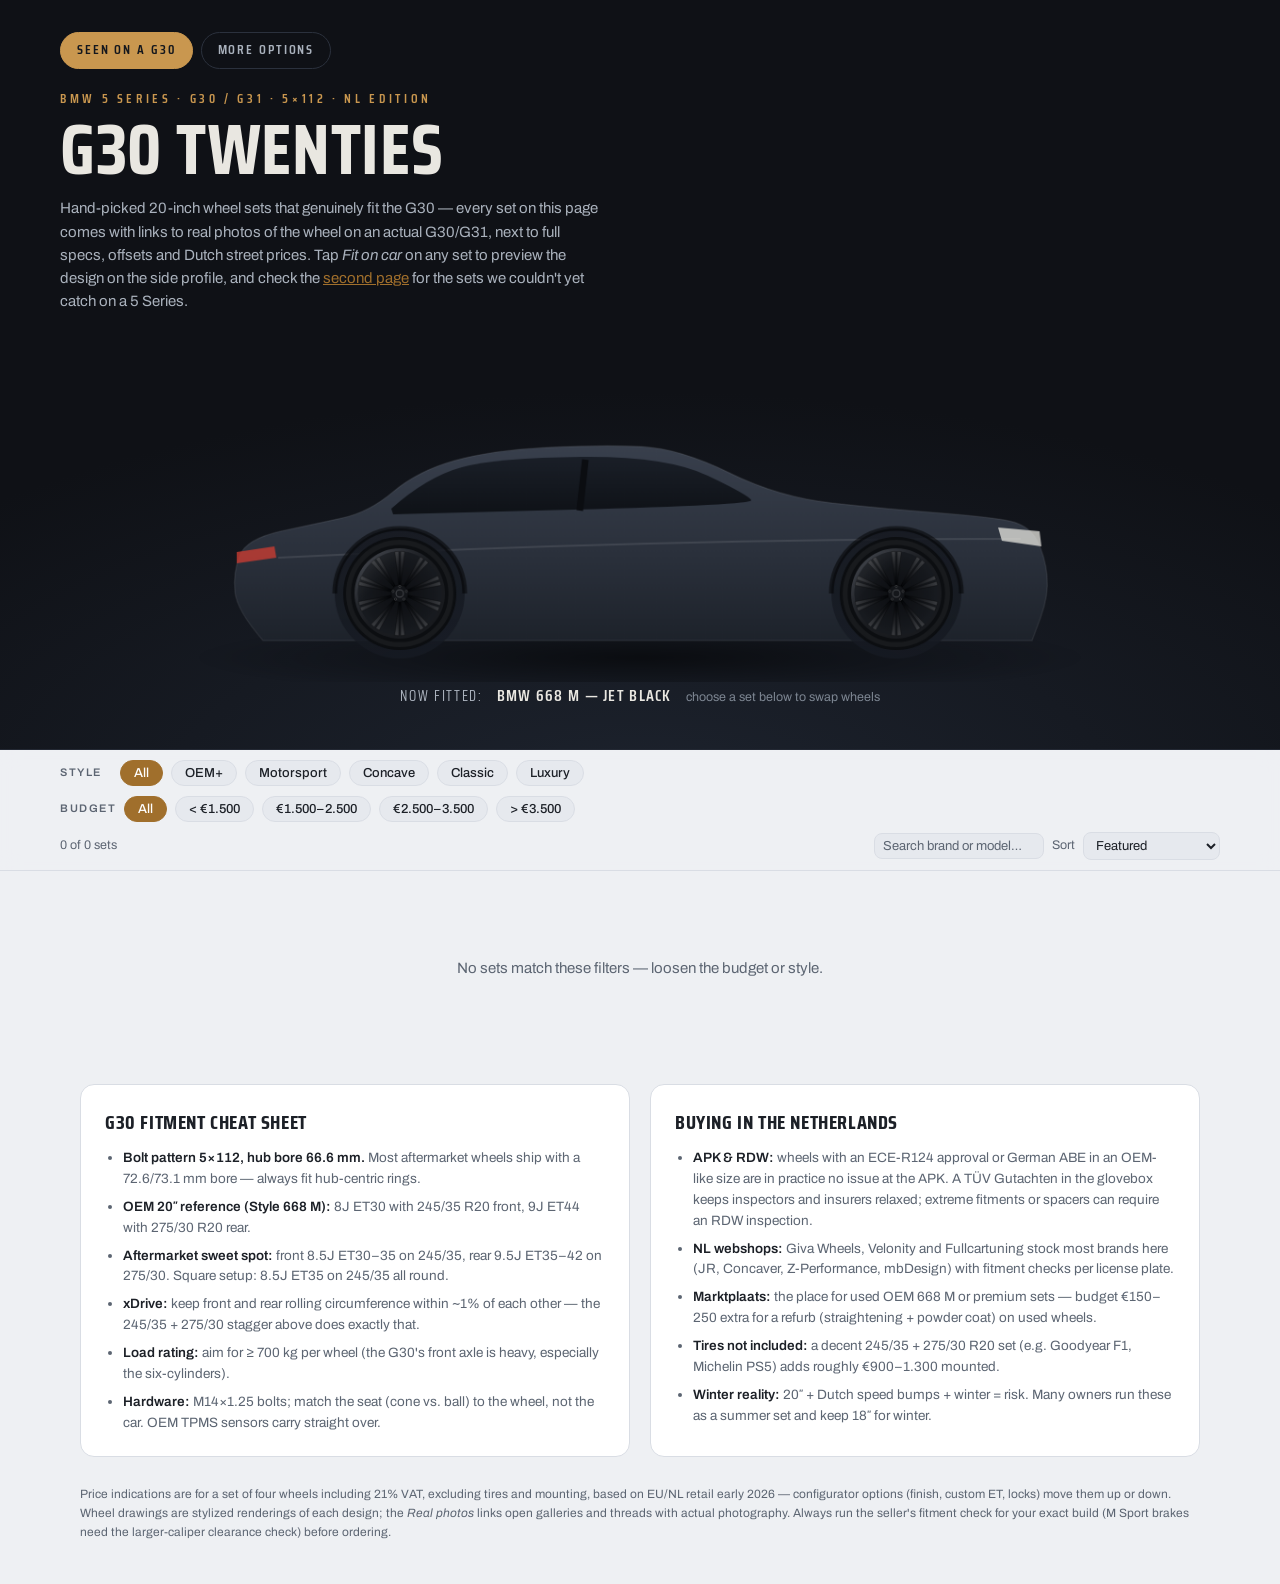
==== commit 63e90d9b: "Restructure catalog into two pages with shared assets Split the single-file site into styles.css, ap" ====
--- a/docs/index.html
+++ b/docs/index.html
@@ -5,237 +5,22 @@
 <meta name="viewport" content="width=device-width, initial-scale=1">
 <title>G30 Twenties</title>
 <link rel="stylesheet" href="https://fonts.googleapis.com/css2?family=Saira+Condensed:wght@600;700&family=Archivo:wght@400;500;600&display=swap">
-<style>
-  :root{
-    --bg:#14171d;
-    --panel:#1b1f27;
-    --panel2:#20252f;
-    --stage:#0f1116;
-    --stage-line:#232833;
-    --line:#2b313d;
-    --text:#e9e7e1;
-    --muted:#9aa2ad;
-    --accent:#c9974f;
-    --accent-soft:rgba(201,151,79,.14);
-    --chip:#232935;
-    --chip-on:#c9974f;
-    --chip-on-ink:#14171d;
-    --ok:#8fbf9a;
-    --warn:#d0a465;
-    --shadow:0 10px 30px rgba(0,0,0,.35);
-  }
-  @media (prefers-color-scheme: light){
-    :root:not([data-theme="dark"]){
-      --bg:#eef0f3;
-      --panel:#ffffff;
-      --panel2:#f4f5f8;
-      --line:#d9dde4;
-      --text:#1c2027;
-      --muted:#5c6572;
-      --accent:#a06f2c;
-      --accent-soft:rgba(160,111,44,.12);
-      --chip:#e6e9ee;
-      --chip-on:#a06f2c;
-      --chip-on-ink:#ffffff;
-      --ok:#3f7d4f;
-      --warn:#9a6b23;
-      --shadow:0 10px 30px rgba(30,35,45,.12);
-    }
-  }
-  :root[data-theme="light"]{
-    --bg:#eef0f3;
-    --panel:#ffffff;
-    --panel2:#f4f5f8;
-    --line:#d9dde4;
-    --text:#1c2027;
-    --muted:#5c6572;
-    --accent:#a06f2c;
-    --accent-soft:rgba(160,111,44,.12);
-    --chip:#e6e9ee;
-    --chip-on:#a06f2c;
-    --chip-on-ink:#ffffff;
-    --ok:#3f7d4f;
-    --warn:#9a6b23;
-    --shadow:0 10px 30px rgba(30,35,45,.12);
-  }
-
-  *{box-sizing:border-box}
-  html{scroll-behavior:smooth}
-  @media (prefers-reduced-motion: reduce){
-    html{scroll-behavior:auto}
-    *{transition:none !important}
-  }
-  body{
-    margin:0;
-    background:var(--bg);
-    color:var(--text);
-    font-family:"Archivo",system-ui,-apple-system,"Segoe UI",sans-serif;
-    font-size:15px;
-    line-height:1.55;
-  }
-  a{color:var(--accent)}
-  :focus-visible{outline:2px solid var(--accent);outline-offset:2px;border-radius:4px}
-
-  .display{font-family:"Saira Condensed","Arial Narrow",system-ui,sans-serif;text-transform:uppercase;letter-spacing:.02em}
-
-  /* ---------- Hero / showroom stage (deliberately dark in both themes) ---------- */
-  .hero{
-    background:
-      radial-gradient(120% 90% at 50% 108%, #1d232e 0%, var(--stage) 62%),
-      var(--stage);
-    border-bottom:1px solid var(--stage-line);
-    color:#e9e7e1;
-    padding:40px 20px 26px;
-  }
-  .hero-inner{max-width:1160px;margin:0 auto}
-  .hero .eyebrow{
-    font-family:"Saira Condensed",sans-serif;text-transform:uppercase;
-    letter-spacing:.28em;font-size:13px;color:#c9974f;font-weight:600;margin:0 0 6px;
-  }
-  .hero h1{
-    font-family:"Saira Condensed",sans-serif;text-transform:uppercase;
-    font-weight:700;font-size:clamp(40px,7vw,72px);line-height:.95;
-    margin:0;letter-spacing:.01em;text-wrap:balance;
-  }
-  .hero p.lede{max-width:60ch;color:#aab2bd;margin:14px 0 0}
-  .carwrap{margin:10px auto 0;max-width:980px}
-  #car{width:100%;height:auto;display:block}
-  .fitted{
-    display:flex;flex-wrap:wrap;gap:6px 14px;align-items:baseline;justify-content:center;
-    font-family:"Saira Condensed",sans-serif;text-transform:uppercase;letter-spacing:.12em;
-    font-size:14px;color:#aab2bd;margin-top:2px;text-align:center;
-  }
-  .fitted strong{color:#e9e7e1;font-weight:600;font-size:16px;letter-spacing:.08em}
-  .fitted .tip{font-family:"Archivo",sans-serif;text-transform:none;letter-spacing:0;font-size:12.5px;color:#7d8692}
-
-  /* ---------- Filter bar ---------- */
-  .filters{
-    position:sticky;top:0;z-index:20;
-    background:color-mix(in srgb, var(--bg) 88%, transparent);
-    backdrop-filter:blur(10px);-webkit-backdrop-filter:blur(10px);
-    border-bottom:1px solid var(--line);
-    padding:10px 20px;
-  }
-  .filters-inner{max-width:1160px;margin:0 auto;display:flex;flex-direction:column;gap:8px}
-  .chiprow{display:flex;gap:8px;overflow-x:auto;padding-bottom:2px;scrollbar-width:none}
-  .chiprow::-webkit-scrollbar{display:none}
-  .chiprow .lbl{
-    flex:0 0 auto;align-self:center;font-size:11px;font-weight:600;color:var(--muted);
-    text-transform:uppercase;letter-spacing:.14em;min-width:52px;
-  }
-  .chip{
-    flex:0 0 auto;border:1px solid var(--line);background:var(--chip);color:var(--text);
-    border-radius:999px;padding:5px 13px;font-size:13px;font-weight:500;cursor:pointer;
-    font-family:inherit;transition:background .15s,color .15s,border-color .15s;white-space:nowrap;
-  }
-  .chip:hover{border-color:var(--accent)}
-  .chip[aria-pressed="true"]{background:var(--chip-on);color:var(--chip-on-ink);border-color:var(--chip-on)}
-  .meta-row{display:flex;align-items:center;justify-content:space-between;gap:12px}
-  .count{font-size:12.5px;color:var(--muted)}
-  .sortwrap{display:flex;align-items:center;gap:8px;font-size:12.5px;color:var(--muted)}
-  select{
-    background:var(--chip);color:var(--text);border:1px solid var(--line);border-radius:8px;
-    padding:5px 8px;font-family:inherit;font-size:13px;
-  }
-
-  /* ---------- Grid & cards ---------- */
-  main{max-width:1160px;margin:0 auto;padding:26px 20px 10px}
-  .grid{display:grid;grid-template-columns:repeat(auto-fill,minmax(310px,1fr));gap:20px}
-  .card{
-    background:var(--panel);border:1px solid var(--line);border-radius:14px;overflow:hidden;
-    display:flex;flex-direction:column;box-shadow:var(--shadow);
-  }
-  .stage{
-    background:
-      radial-gradient(90% 75% at 50% 100%, #1c222c 0%, #0f1116 70%),
-      #0f1116;
-    border-bottom:1px solid var(--stage-line);
-  }
-  .stage canvas{width:100%;height:auto;display:block}
-  .card-body{padding:16px 18px 18px;display:flex;flex-direction:column;gap:12px;flex:1}
-  .brandline{display:flex;align-items:baseline;justify-content:space-between;gap:10px}
-  .brand{
-    font-family:"Saira Condensed",sans-serif;text-transform:uppercase;font-weight:600;
-    letter-spacing:.22em;font-size:12.5px;color:var(--accent);
-  }
-  .tierchip{
-    font-size:11px;font-weight:600;letter-spacing:.12em;color:var(--muted);
-    border:1px solid var(--line);border-radius:999px;padding:2px 9px;white-space:nowrap;
-  }
-  h2.model{
-    font-family:"Saira Condensed",sans-serif;text-transform:uppercase;font-weight:700;
-    font-size:26px;line-height:1.05;margin:0;letter-spacing:.015em;text-wrap:balance;
-  }
-  .blurb{margin:0;color:var(--muted);font-size:13.5px}
-  .finishes{display:flex;align-items:center;gap:8px;flex-wrap:wrap}
-  .finishes .fl{font-size:11px;text-transform:uppercase;letter-spacing:.12em;color:var(--muted);font-weight:600}
-  .dot{
-    width:22px;height:22px;border-radius:50%;border:2px solid var(--line);cursor:pointer;padding:0;
-    transition:transform .12s,border-color .12s;
-  }
-  .dot:hover{transform:scale(1.12)}
-  .dot[aria-pressed="true"]{border-color:var(--accent)}
-  .fname{font-size:12px;color:var(--muted)}
-  .specs{
-    display:grid;grid-template-columns:1fr 1fr;gap:8px 14px;
-    background:var(--panel2);border:1px solid var(--line);border-radius:10px;padding:12px 14px;
-  }
-  .spec .k{font-size:10.5px;text-transform:uppercase;letter-spacing:.14em;color:var(--muted);font-weight:600}
-  .spec .v{font-size:13.5px;font-weight:500;font-variant-numeric:tabular-nums;margin-top:1px}
-  .tags{display:flex;gap:6px;flex-wrap:wrap}
-  .tag{
-    font-size:11px;font-weight:600;letter-spacing:.1em;text-transform:uppercase;
-    background:var(--accent-soft);color:var(--accent);border-radius:5px;padding:3px 8px;
-  }
-  .pricerow{display:flex;align-items:baseline;justify-content:space-between;gap:10px;margin-top:auto}
-  .price{
-    font-family:"Saira Condensed",sans-serif;font-weight:700;font-size:26px;
-    font-variant-numeric:tabular-nums;letter-spacing:.01em;
-  }
-  .price small{font-family:"Archivo",sans-serif;font-weight:400;font-size:11.5px;color:var(--muted);letter-spacing:0}
-  .pricenote{font-size:12px;color:var(--muted);margin:-6px 0 0}
-  .cert{font-size:12.5px;display:flex;gap:7px;align-items:flex-start}
-  .cert .b{flex:0 0 auto;margin-top:5px;width:7px;height:7px;border-radius:50%}
-  .cert.ok .b{background:var(--ok)}
-  .cert.warn .b{background:var(--warn)}
-  .cert span{color:var(--muted)}
-  .actions{display:flex;gap:10px}
-  .btn{
-    flex:1;border:1px solid var(--line);background:var(--chip);color:var(--text);
-    font-family:"Saira Condensed",sans-serif;text-transform:uppercase;letter-spacing:.14em;
-    font-size:13.5px;font-weight:600;border-radius:9px;padding:9px 10px;cursor:pointer;text-align:center;
-    text-decoration:none;transition:background .15s,color .15s,border-color .15s;
-  }
-  .btn.primary{background:var(--accent);border-color:var(--accent);color:var(--chip-on-ink)}
-  .btn.primary:hover{filter:brightness(1.08)}
-  .btn:not(.primary):hover{border-color:var(--accent);color:var(--accent)}
-  .empty{padding:60px 20px;text-align:center;color:var(--muted)}
-
-  /* ---------- Footer knowledge ---------- */
-  .know{max-width:1160px;margin:14px auto 0;padding:20px;display:grid;gap:20px;grid-template-columns:1fr 1fr}
-  @media (max-width:820px){.know{grid-template-columns:1fr}}
-  .kcard{background:var(--panel);border:1px solid var(--line);border-radius:14px;padding:22px 24px}
-  .kcard h3{
-    font-family:"Saira Condensed",sans-serif;text-transform:uppercase;font-weight:700;
-    font-size:20px;margin:0 0 10px;letter-spacing:.03em;
-  }
-  .kcard ul{margin:0;padding-left:18px;color:var(--muted);font-size:13.5px;display:flex;flex-direction:column;gap:7px}
-  .kcard li strong{color:var(--text);font-weight:600}
-  .disclaimer{
-    max-width:1160px;margin:0 auto;padding:8px 20px 42px;color:var(--muted);
-    font-size:12px;line-height:1.6;
-  }
-</style>
+<link rel="stylesheet" href="styles.css">
 </head>
-<body>
+<body data-page="g30">
 
 <header class="hero">
   <div class="hero-inner">
+    <nav class="pagenav" aria-label="Catalog pages">
+      <a href="index.html" aria-current="page">Seen on a G30</a>
+      <a href="options.html">More options</a>
+    </nav>
     <p class="eyebrow">BMW 5 Series &middot; G30 / G31 &middot; 5&times;112 &middot; NL edition</p>
     <h1>G30 Twenties</h1>
-    <p class="lede">Sixteen hand-picked 20-inch wheel sets that genuinely fit the G30 — from APK-proof budget alloys
-    to flow-formed motorsport metal. Real offsets, real Dutch street prices, and every design rendered to scale below.
-    Tap <em>Fit on car</em> on any set to see it on the side profile.</p>
+    <p class="lede">Hand-picked 20-inch wheel sets that genuinely fit the G30 — every set on this page comes with
+    links to real photos of the wheel on an actual G30/G31, next to full specs, offsets and Dutch street prices.
+    Tap <em>Fit on car</em> on any set to preview the design on the side profile, and check the
+    <a href="options.html">second page</a> for the sets we couldn't yet catch on a 5&nbsp;Series.</p>
     <div class="carwrap">
       <canvas id="car" width="1040" height="380" aria-label="Side profile of a BMW G30 5 Series showing the selected wheel design"></canvas>
       <p class="fitted"><span>Now fitted:</span> <strong id="fitted-name">BMW 668 M — Jet Black</strong>
@@ -254,14 +39,17 @@
     </div>
     <div class="meta-row">
       <span class="count" id="count"></span>
-      <label class="sortwrap">Sort
-        <select id="sort">
-          <option value="featured">Featured</option>
-          <option value="price-asc">Price: low &rarr; high</option>
-          <option value="price-desc">Price: high &rarr; low</option>
-          <option value="name">Brand A&ndash;Z</option>
-        </select>
-      </label>
+      <div class="sortwrap">
+        <input type="search" id="search" placeholder="Search brand or model…" aria-label="Search brand or model">
+        <label class="sortwrap">Sort
+          <select id="sort">
+            <option value="featured">Featured</option>
+            <option value="price-asc">Price: low &rarr; high</option>
+            <option value="price-desc">Price: high &rarr; low</option>
+            <option value="name">Brand A&ndash;Z</option>
+          </select>
+        </label>
+      </div>
     </div>
   </div>
 </nav>
@@ -297,521 +85,11 @@
 
 <p class="disclaimer">Price indications are for a set of four wheels including 21% VAT, excluding tires and mounting,
 based on EU/NL retail early 2026 — configurator options (finish, custom ET, locks) move them up or down.
-Wheel drawings are stylized renderings of each design, not manufacturer photography. Always run the seller's
-fitment check for your exact build (M&nbsp;Sport brakes need the larger-caliper clearance check) before ordering.</p>
+Wheel drawings are stylized renderings of each design; the <em>Real photos</em> links open galleries and threads
+with actual photography. Always run the seller's fitment check for your exact build (M&nbsp;Sport brakes need the
+larger-caliper clearance check) before ordering.</p>
 
-<script>
-/* ================= Catalog data ================= */
-const WHEELS = [
-  {
-    id:"mam-rs4", brand:"MAM", model:"RS4", styles:["Classic"],
-    construction:"Low-pressure cast", weight:"≈ 13.4 kg",
-    front:"8.5J × 20 · ET30", rear:"8.5J × 20 · ET30 (square)",
-    tires:"245/35 R20 all round",
-    price:[950,1200], priceNote:"the cheapest sane way onto twenties",
-    cert:{t:"ok", txt:"ECE/ABE approved — completely APK-proof"},
-    blurb:"German budget brand with real paperwork. A clean five-arm Y design that reads far more expensive than it is; the entry ticket to twenties without certification headaches.",
-    finishes:[{name:"Palladium",face:"#b7bcc4"},{name:"Black Painted",face:"#23262b"}],
-    url:"https://mam.de",
-    render:{style:"y",count:5,width:.62,concave:.18,lip:"metal"}
-  },
-  {
-    id:"rotiform-lasr", brand:"Rotiform", model:"LAS-R", styles:["Classic"],
-    construction:"Monoblock cast", weight:"≈ 12.9 kg",
-    front:"8.5J × 20 · ET35", rear:"10J × 20 · ET35",
-    tires:"245/35 R20 · 275/30 R20",
-    price:[1250,1500], priceNote:"huge aftermarket, easy to resell",
-    cert:{t:"warn", txt:"No ECE/TÜV for every size — verify your config before the APK"},
-    blurb:"The modern mesh. A tight lattice with a machined face that nods to nineties BBS without the four-figure entry fee. Loves a gloss black G30.",
-    finishes:[{name:"Silver Machined",face:"#c3c8cf"},{name:"Gloss Black",face:"#1f2126"}],
-    url:"https://rotiform.com",
-    render:{style:"mesh",count:9,width:.30,concave:.22,lip:"bright"}
-  },
-  {
-    id:"jr38", brand:"Japan Racing", model:"JR38", styles:["Concave"],
-    construction:"Flow-formed", weight:"≈ 12.1 kg",
-    front:"8.5J × 20 · ET32", rear:"10J × 20 · ET35",
-    tires:"245/35 R20 · 275/30 R20",
-    price:[1300,1550], priceNote:"NL stock at Giva Wheels / Velonity",
-    cert:{t:"warn", txt:"No blanket TÜV — keep the invoice and stay near OEM sizing for the APK"},
-    blurb:"The value king of the concave scene. Twin-five spokes that dive hard into the barrel, a size matrix that covers every G30 stance, and hub rings in the box.",
-    finishes:[{name:"Hyper Grey",face:"#7d8590"},{name:"Matt Bronze",face:"#9c7440"},{name:"Black Brushed",face:"#2b2e33"}],
-    url:"https://japanracing.jp",
-    render:{style:"twin",count:5,width:.66,curve:.05,concave:.55,lip:"metal"}
-  },
-  {
-    id:"ispiri-ffr6", brand:"Ispiri", model:"FFR6", styles:["Concave","Luxury"],
-    construction:"Flow-formed", weight:"≈ 11.6 kg",
-    front:"8.5J × 20 · ET32", rear:"10J × 20 · ET40",
-    tires:"245/35 R20 · 275/30 R20",
-    price:[1400,1700], priceNote:"often bundled with tires by UK/NL sellers",
-    cert:{t:"warn", txt:"Sold on structural TÜV-tested spec, no German cert — OEM-like sizes are fine in practice"},
-    blurb:"Slim twin-five V-spokes with a jewelry-grade Carbon Bronze finish. The quiet-luxury take on concave — dressy on a Sophisto Grey or Carbon Black G30.",
-    finishes:[{name:"Carbon Bronze",face:"#8a6a45"},{name:"Corsa Silver",face:"#bfc4cb"}],
-    url:"https://ispiriwheels.com",
-    render:{style:"twin",count:5,width:.52,curve:.06,concave:.45,lip:"metal"}
-  },
-  {
-    id:"zp21", brand:"Z-Performance", model:"ZP2.1", styles:["Concave"],
-    construction:"Flow-formed", weight:"≈ 12.3 kg",
-    front:"8.5J × 20 · ET35", rear:"10J × 20 · ET45",
-    tires:"245/35 R20 · 275/30 R20",
-    price:[1400,1800], priceNote:"German brand, strong BMW following",
-    cert:{t:"ok", txt:"TÜV Gutachten available for the G30 — smooth sailing at APK and insurer"},
-    blurb:"Deep-concave double spokes from a German shop that built its name on BMWs. Aggressive stance with paperwork to match — rare at this price.",
-    finishes:[{name:"Gloss Metal",face:"#a9aeb6"},{name:"Gloss Black",face:"#1f2126"}],
-    url:"https://z-performance.com",
-    render:{style:"twin",count:5,width:.58,curve:-.05,concave:.6,lip:"dark"}
-  },
-  {
-    id:"668m", brand:"BMW", model:"668 M · M Performance", styles:["OEM+"],
-    construction:"Low-pressure cast", weight:"≈ 12.6 kg",
-    front:"8J × 20 · ET30", rear:"9J × 20 · ET44",
-    tires:"245/35 R20 · 275/30 R20",
-    price:[1800,2800], priceNote:"used sets on Marktplaats · ≈ €4.400 new at BMW",
-    cert:{t:"ok", txt:"OEM — nothing to arrange, TPMS and runflat-ready out of the box"},
-    blurb:"The factory M Performance twenty. Jet Black double spokes, zero paperwork and resale value that holds. The baseline every set below has to beat.",
-    finishes:[{name:"Jet Black",face:"#212327"},{name:"Cerium Grey",face:"#847a6d"}],
-    url:"https://www.bmw.nl",
-    render:{style:"double",count:10,width:.44,concave:.25,lip:"dark"}
-  },
-  {
-    id:"cvr1", brand:"Concaver", model:"CVR1", styles:["Concave"],
-    construction:"Flow-formed", weight:"≈ 11.9 kg",
-    front:"8.5J × 20 · ET32", rear:"10J × 20 · ET40",
-    tires:"245/35 R20 · 275/30 R20",
-    price:[1900,2400], priceNote:"custom ET per wheel at no extra cost",
-    cert:{t:"ok", txt:"TÜV certificates published per fitment — pick a covered spec and you're set"},
-    blurb:"The G30 crowd favourite. A meshed Y-spoke pattern that pulls deep into the barrel, made to order with your exact offset. Brushed Bronze on grey paint is the scene's signature look.",
-    finishes:[{name:"Brushed Bronze",face:"#a5794a"},{name:"Platinum Grey",face:"#8b929c"},{name:"Double Tinted Black",face:"#26282d"}],
-    url:"https://concaverwheels.com/cvr1",
-    render:{style:"mesh",count:10,width:.34,concave:.55,lip:"metal"}
-  },
-  {
-    id:"kv1", brand:"mbDesign", model:"KV1", styles:["Concave"],
-    construction:"Cast, machined face", weight:"≈ 12.8 kg",
-    front:"8.5J × 20 · ET30", rear:"9.5J × 20 · ET42",
-    tires:"245/35 R20 · 275/30 R20",
-    price:[2000,2500], priceNote:"German dealer network, fixed configs",
-    cert:{t:"ok", txt:"TÜV/ABE for the G30 — the German-paperwork gold standard"},
-    blurb:"Five fat twin-spokes, milled and shadow-lined. The wheel you see on half the tuned Bimmers at Dutch and German meets — bold without going full stance.",
-    finishes:[{name:"Shiny Black",face:"#232529"},{name:"Palladium Grey",face:"#8e959f"}],
-    url:"https://mbdesign.de",
-    render:{style:"twin",count:5,width:.74,curve:.04,concave:.5,lip:"dark"}
-  },
-  {
-    id:"oz-ultra", brand:"OZ Racing", model:"Ultraleggera HLT", styles:["Motorsport"],
-    construction:"HLT low-pressure cast", weight:"≈ 11.0 kg",
-    front:"8.5J × 20 · ET32", rear:"9.5J × 20 · ET38",
-    tires:"245/35 R20 · 275/30 R20",
-    price:[2100,2500], priceNote:"race-bred, unsprung-weight bargain",
-    cert:{t:"ok", txt:"ECE-R124 / TÜV on most sizes — check your exact ET in the OZ chart"},
-    blurb:"Ten featherweight spokes and genuine motorsport DNA. Around a kilo and a half lighter per corner than most cast twenties — steering feel you can actually sense. Race Gold if you're brave.",
-    finishes:[{name:"Race Gold",face:"#b08a3c"},{name:"Matt Black",face:"#26282c"},{name:"Crystal Titanium",face:"#9aa0a9"}],
-    url:"https://ozracing.com",
-    render:{style:"twin",count:5,width:.44,concave:.3,lip:"bright"}
-  },
-  {
-    id:"breyton", brand:"Breyton", model:"Fascinate", styles:["OEM+","Luxury"],
-    construction:"Flow-formed", weight:"≈ 12.0 kg",
-    front:"8.5J × 20 · ET35", rear:"10J × 20 · ET40",
-    tires:"245/35 R20 · 275/30 R20",
-    price:[2000,2500], priceNote:"BMW-only brand since 1988",
-    cert:{t:"ok", txt:"Designed around BMW fitments with German Gutachten — insurer-friendly"},
-    blurb:"A BMW-specialist house style: five sculpted turbine blades in matt gunmetal. Looks like it could have left Dingolfing on the car — exactly the point.",
-    finishes:[{name:"Matt Gunmetal",face:"#5f666f"},{name:"Hyper Black",face:"#2a2d33"}],
-    url:"https://breyton.de",
-    render:{style:"directional",count:5,width:.62,curve:.16,concave:.35,lip:"dark"}
-  },
-  {
-    id:"ac1", brand:"AC Schnitzer", model:"AC1", styles:["OEM+"],
-    construction:"Low-pressure cast", weight:"≈ 12.2 kg",
-    front:"8.5J × 20 · ET34", rear:"9.5J × 20 · ET38",
-    tires:"245/35 R20 · 275/30 R20",
-    price:[2400,2900], priceNote:"tuner heritage, holds value like OEM",
-    cert:{t:"ok", txt:"ABE included — the classic zero-hassle tuner upgrade"},
-    blurb:"The multi-spoke that defined nineties BMW tuning, still in the catalog. Twenty fine spokes, bi-color face, instant Aachen pedigree on any G30.",
-    finishes:[{name:"Bi-color Silver",face:"#c0c5cc"},{name:"Anthracite",face:"#4a4f57"}],
-    url:"https://ac-schnitzer.de",
-    render:{style:"multi",count:20,width:.34,concave:.2,lip:"bright"}
-  },
-  {
-    id:"chr2", brand:"BBS", model:"CH-R II", styles:["Motorsport"],
-    construction:"Low-pressure cast, Performance Line", weight:"≈ 11.8 kg",
-    front:"8.5J × 20 · ET40", rear:"9.5J × 20 · ET40",
-    tires:"245/35 R20 · 275/30 R20",
-    price:[2500,3000], priceNote:"stainless rim protector included",
-    cert:{t:"ok", txt:"ECE/ABE approved — BBS paperwork is never the problem"},
-    blurb:"The Nürburgring paddock default. Ten Y-spokes, a bolted stainless rim protector against curbs, and the three letters that settle any wheel argument.",
-    finishes:[{name:"Platinum Grey",face:"#8f959e"},{name:"Black Dinamica",face:"#232529"}],
-    url:"https://bbs.com",
-    render:{style:"y",count:10,width:.4,concave:.3,lip:"bright"}
-  },
-  {
-    id:"cir", brand:"BBS", model:"CI-R", styles:["Motorsport","Luxury"],
-    construction:"Flow-formed", weight:"≈ 11.5 kg",
-    front:"8.5J × 20 · ET42", rear:"9.5J × 20 · ET40",
-    tires:"245/35 R20 · 275/30 R20",
-    price:[2600,3100], priceNote:"the grown-up BBS twenty",
-    cert:{t:"ok", txt:"ECE/ABE approved — fit and forget"},
-    blurb:"Ten knife-edge V-spokes stretched to the rim, flow-formed for weight. The CI-R is what the CH-R wears to a board meeting — motorsport bones, executive tailoring.",
-    finishes:[{name:"Platinum Silver",face:"#b9bec6"},{name:"Night Fog",face:"#3a3e45"}],
-    url:"https://bbs.com",
-    render:{style:"multi",count:10,width:.42,concave:.35,lip:"bright"}
-  },
-  {
-    id:"hf3", brand:"Vossen", model:"HF-3", styles:["Luxury","Concave"],
-    construction:"Hybrid forged (flow-formed)", weight:"≈ 12.4 kg",
-    front:"8.5J × 20 · ET30", rear:"10J × 20 · ET32",
-    tires:"245/35 R20 · 275/30 R20",
-    price:[2900,3500], priceNote:"EU stock via Vossen distributors",
-    cert:{t:"warn", txt:"US brand, no German cert — stay near OEM sizes and keep documentation for APK"},
-    blurb:"Ten spokes twisting clockwise into a deep bowl — the directional design that made the HF line a phenomenon. Pure Miami on a Dutch executive sedan, in the best way.",
-    finishes:[{name:"Tinted Gloss Black",face:"#2b2d33"},{name:"Anthracite",face:"#565c65"},{name:"Silver Metallic",face:"#b4bac2"}],
-    url:"https://vossenwheels.com",
-    render:{style:"directional",count:10,width:.4,curve:.14,concave:.55,lip:"dark"}
-  },
-  {
-    id:"ff10", brand:"HRE", model:"FF10", styles:["Luxury","Motorsport"],
-    construction:"FlowForm", weight:"≈ 10.6 kg",
-    front:"8.5J × 20 · ET30", rear:"9.5J × 20 · ET37",
-    tires:"245/35 R20 · 275/30 R20",
-    price:[3600,4300], priceNote:"the attainable HRE — forged line starts ~€8k",
-    cert:{t:"warn", txt:"No EU cert — buy through an EU dealer and document the spec for APK"},
-    blurb:"Ten hairline spokes in Liquid Metal, engineered by the brand supercars wear from the factory. The most weight-efficient and most expensive way to fill a G30 arch on this page.",
-    finishes:[{name:"Liquid Metal",face:"#c9ccd2"},{name:"Tarmac",face:"#33363c"}],
-    url:"https://hrewheels.com",
-    render:{style:"multi",count:10,width:.3,concave:.4,lip:"metal"}
-  },
-  {
-    id:"gts-venturus", brand:"Wheelforce", model:"CF.2-FF", styles:["Concave","Motorsport"],
-    construction:"Flow-formed", weight:"≈ 11.4 kg",
-    front:"8.5J × 20 · ET35", rear:"10J × 20 · ET45",
-    tires:"245/35 R20 · 275/30 R20",
-    price:[1900,2300], priceNote:"Berlin brand, big on German BMW scene",
-    cert:{t:"ok", txt:"TÜV Gutachten for G30 fitments — German-scene approved, APK-friendly"},
-    blurb:"Split five-spoke with a carbon-look deep center from Berlin. Sits between the budget concaves and the premium names — sharp design, honest weight, real paperwork.",
-    finishes:[{name:"Deep Black",face:"#222429"},{name:"Frozen Silver",face:"#9fa5ae"}],
-    url:"https://wheelforce.de",
-    render:{style:"twin",count:5,width:.6,curve:.08,concave:.5,lip:"metal"}
-  }
-];
-
-const STYLES = ["All","OEM+","Motorsport","Concave","Classic","Luxury"];
-const BUDGETS = [
-  {label:"All", test:()=>true},
-  {label:"< €1.500", test:m=>m<1500},
-  {label:"€1.500–2.500", test:m=>m>=1500&&m<2500},
-  {label:"€2.500–3.500", test:m=>m>=2500&&m<3500},
-  {label:"> €3.500", test:m=>m>=3500}
-];
-const mid = w => (w.price[0]+w.price[1])/2;
-const tier = w => { const m=mid(w); return m<1500?"€":m<2500?"€€":m<3500?"€€€":"€€€€"; };
-const fmt = n => "€ " + n.toLocaleString("nl-NL");
-
-/* ================= Wheel renderer ================= */
-function shade(hex, amt){
-  const n=parseInt(hex.slice(1),16);
-  let r=(n>>16)+amt, g=((n>>8)&255)+amt, b=(n&255)+amt;
-  r=Math.max(0,Math.min(255,r)); g=Math.max(0,Math.min(255,g)); b=Math.max(0,Math.min(255,b));
-  return "rgb("+r+","+g+","+b+")";
-}
-function lipColors(kind, face){
-  if(kind==="bright") return ["#e8eaee","#8a9099"];
-  if(kind==="metal")  return [shade(face,60), shade(face,-20)];
-  return ["#3a3e46","#1a1c20"]; // dark
-}
-function spokeGrad(ctx, r0, r1, a, face){
-  const g=ctx.createLinearGradient(r0*Math.sin(a), -r0*Math.cos(a), r1*Math.sin(a), -r1*Math.cos(a));
-  g.addColorStop(0, shade(face,-30));
-  g.addColorStop(.55, face);
-  g.addColorStop(1, shade(face,25));
-  return g;
-}
-function taperedSpoke(ctx, r0, r1, a, hw0, hw1, bow){
-  const P=(r,da)=>[r*Math.sin(a+da), -r*Math.cos(a+da)];
-  const rm=(r0+r1)/2, hwm=(hw0+hw1)/2;
-  let p;
-  ctx.beginPath();
-  p=P(r0,-hw0); ctx.moveTo(p[0],p[1]);
-  p=P(rm,-hwm+bow); const e1=P(r1,-hw1); ctx.quadraticCurveTo(p[0],p[1],e1[0],e1[1]);
-  const e2=P(r1,hw1); ctx.lineTo(e2[0],e2[1]);
-  p=P(rm,hwm+bow); const e3=P(r0,hw0); ctx.quadraticCurveTo(p[0],p[1],e3[0],e3[1]);
-  ctx.closePath();
-}
-function strokeBeveled(ctx, x0,y0,x1,y1, w, face){
-  ctx.lineCap="round";
-  ctx.strokeStyle=shade(face,-35); ctx.lineWidth=w;
-  ctx.beginPath(); ctx.moveTo(x0,y0); ctx.lineTo(x1,y1); ctx.stroke();
-  ctx.strokeStyle=shade(face,10); ctx.lineWidth=w*.55;
-  ctx.beginPath(); ctx.moveTo(x0,y0); ctx.lineTo(x1,y1); ctx.stroke();
-}
-function drawWheelAt(ctx, cx, cy, R, cfg, face){
-  ctx.save();
-  ctx.translate(cx,cy);
-  const rimR=R*.80, faceR=rimR*.93, hubR=R*.105, r0=R*.16;
-
-  // tire
-  ctx.beginPath(); ctx.arc(0,0,R,0,7); ctx.fillStyle="#0c0e11"; ctx.fill();
-  ctx.beginPath(); ctx.arc(0,0,R*.905,0,7);
-  ctx.strokeStyle="rgba(255,255,255,.05)"; ctx.lineWidth=R*.09; ctx.stroke();
-
-  // rim lip
-  const [l1,l2]=lipColors(cfg.lip,face);
-  const lg=ctx.createLinearGradient(-rimR,-rimR,rimR,rimR);
-  lg.addColorStop(0,l1); lg.addColorStop(.5,l2); lg.addColorStop(1,shade(face,-10));
-  ctx.beginPath(); ctx.arc(0,0,rimR,0,7); ctx.fillStyle=lg; ctx.fill();
-
-  // barrel
-  const bg=ctx.createRadialGradient(0,0,faceR*.2,0,0,faceR);
-  bg.addColorStop(0,"#101216"); bg.addColorStop(1,"#181b20");
-  ctx.beginPath(); ctx.arc(0,0,faceR,0,7); ctx.fillStyle=bg; ctx.fill();
-
-  // spokes
-  const n=cfg.count, slot=Math.PI/n, bow=(cfg.curve||0);
-  for(let i=0;i<n;i++){
-    const a=i*2*Math.PI/n;
-    const g=spokeGrad(ctx,r0,faceR,a,face);
-    if(cfg.style==="twin"||cfg.style==="double"){
-      const off=slot*cfg.width*.52, hw=slot*cfg.width*.34;
-      for(const s of [-1,1]){
-        taperedSpoke(ctx,r0,faceR,a+s*off, hw*.9, hw, bow);
-        ctx.fillStyle=g; ctx.fill();
-        ctx.strokeStyle="rgba(0,0,0,.28)"; ctx.lineWidth=1; ctx.stroke();
-      }
-    } else if(cfg.style==="multi"||cfg.style==="five"){
-      taperedSpoke(ctx,r0,faceR,a, slot*cfg.width*.75, slot*cfg.width*.55, bow);
-      ctx.fillStyle=g; ctx.fill();
-      ctx.strokeStyle="rgba(0,0,0,.28)"; ctx.lineWidth=1; ctx.stroke();
-    } else if(cfg.style==="directional"){
-      taperedSpoke(ctx,r0,faceR,a, slot*cfg.width*.85, slot*cfg.width*.4, bow);
-      ctx.fillStyle=g; ctx.fill();
-      ctx.strokeStyle="rgba(0,0,0,.28)"; ctx.lineWidth=1; ctx.stroke();
-    } else if(cfg.style==="y"){
-      const w=R*cfg.width*.14, rm=faceR*.52, d=slot*.62;
-      const S=(r,da)=>[r*Math.sin(a+da),-r*Math.cos(a+da)];
-      const h=S(r0,0), m=S(rm,0), a1=S(faceR,-d), a2=S(faceR,d);
-      strokeBeveled(ctx,h[0],h[1],m[0],m[1],w*1.25,face);
-      strokeBeveled(ctx,m[0],m[1],a1[0],a1[1],w,face);
-      strokeBeveled(ctx,m[0],m[1],a2[0],a2[1],w,face);
-    } else if(cfg.style==="mesh"){
-      const w=R*cfg.width*.12, d=slot*1.35;
-      const S=(r,da)=>[r*Math.sin(a+da),-r*Math.cos(a+da)];
-      const h=S(r0,0), b1=S(faceR,-d), b2=S(faceR,d);
-      strokeBeveled(ctx,h[0],h[1],b1[0],b1[1],w,face);
-      strokeBeveled(ctx,h[0],h[1],b2[0],b2[1],w,face);
-    }
-  }
-
-  // concave shading
-  const cc=ctx.createRadialGradient(0,0,r0*.5,0,0,faceR);
-  cc.addColorStop(0,"rgba(0,0,0,"+(0.55*(cfg.concave||0)).toFixed(3)+")");
-  cc.addColorStop(1,"rgba(0,0,0,0)");
-  ctx.beginPath(); ctx.arc(0,0,faceR,0,7); ctx.fillStyle=cc; ctx.fill();
-
-  // hub + bolts + cap
-  ctx.beginPath(); ctx.arc(0,0,r0*.95,0,7); ctx.fillStyle=shade(face,-15); ctx.fill();
-  ctx.strokeStyle="rgba(0,0,0,.35)"; ctx.lineWidth=1; ctx.stroke();
-  for(let i=0;i<5;i++){
-    const a=i*2*Math.PI/5 - Math.PI/2;
-    ctx.beginPath(); ctx.arc(R*.125*Math.cos(a), R*.125*Math.sin(a), R*.02,0,7);
-    ctx.fillStyle="#0d0f12"; ctx.fill();
-    ctx.strokeStyle="rgba(255,255,255,.18)"; ctx.lineWidth=.8; ctx.stroke();
-  }
-  ctx.beginPath(); ctx.arc(0,0,hubR*.62,0,7);
-  ctx.fillStyle="#15171b"; ctx.fill();
-  ctx.strokeStyle=shade(face,30); ctx.lineWidth=1.2; ctx.stroke();
-
-  // sheen
-  ctx.save();
-  ctx.beginPath(); ctx.arc(0,0,rimR,0,7); ctx.clip();
-  const sg=ctx.createLinearGradient(-R,-R,R*.6,R*.6);
-  sg.addColorStop(0,"rgba(255,255,255,.14)");
-  sg.addColorStop(.45,"rgba(255,255,255,0)");
-  ctx.fillStyle=sg; ctx.fillRect(-R,-R,2*R,2*R);
-  ctx.restore();
-
-  ctx.restore();
-}
-function drawCardWheel(canvas, cfg, face){
-  const ctx=canvas.getContext("2d");
-  const W=canvas.width, H=canvas.height;
-  ctx.clearRect(0,0,W,H);
-  const R=H*.375, cx=W/2, cy=H*.47;
-  // floor shadow
-  ctx.save();
-  ctx.translate(cx, cy+R*1.06); ctx.scale(1,.13);
-  const sh=ctx.createRadialGradient(0,0,0,0,0,R*.95);
-  sh.addColorStop(0,"rgba(0,0,0,.5)"); sh.addColorStop(1,"rgba(0,0,0,0)");
-  ctx.fillStyle=sh; ctx.beginPath(); ctx.arc(0,0,R*.95,0,7); ctx.fill();
-  ctx.restore();
-  drawWheelAt(ctx,cx,cy,R,cfg,face);
-}
-
-/* ================= Hero car ================= */
-function smoothPath(ctx, pts){
-  ctx.beginPath();
-  ctx.moveTo(pts[0][0], pts[0][1]);
-  for(let i=1;i<pts.length-1;i++){
-    const xc=(pts[i][0]+pts[i+1][0])/2, yc=(pts[i][1]+pts[i+1][1])/2;
-    ctx.quadraticCurveTo(pts[i][0],pts[i][1],xc,yc);
-  }
-  ctx.lineTo(pts[pts.length-1][0], pts[pts.length-1][1]);
-  ctx.closePath();
-}
-function drawCar(cfg, face){
-  const cv=document.getElementById("car"), ctx=cv.getContext("2d");
-  ctx.clearRect(0,0,cv.width,cv.height);
-  ctx.save();
-  ctx.translate(80,96); // car box 880x250, ground at y=250
-  const G=250, wR=60, wy=G-wR, rx=185, fx=712;
-
-  // ground shadow
-  ctx.save();
-  ctx.translate(440,G+8); ctx.scale(1,.09);
-  const sh=ctx.createRadialGradient(0,0,0,0,0,470);
-  sh.addColorStop(0,"rgba(0,0,0,.55)"); sh.addColorStop(1,"rgba(0,0,0,0)");
-  ctx.fillStyle=sh; ctx.beginPath(); ctx.arc(0,0,470,0,7); ctx.fill();
-  ctx.restore();
-
-  // body
-  const body=[
-    [40,240],[12,208],[8,168],[22,132],[95,116],[152,104],[204,60],
-    [282,38],[400,32],[482,36],[588,88],[700,100],[802,108],[852,116],
-    [870,150],[874,192],[856,240]
-  ];
-  const bgrad=ctx.createLinearGradient(0,30,0,250);
-  bgrad.addColorStop(0,"#39404d"); bgrad.addColorStop(.55,"#2a303b"); bgrad.addColorStop(1,"#1c2129");
-  smoothPath(ctx,body);
-  ctx.fillStyle=bgrad; ctx.fill();
-  ctx.strokeStyle="rgba(255,255,255,.07)"; ctx.lineWidth=1.5; ctx.stroke();
-
-  // greenhouse
-  const glass=[[176,100],[214,66],[288,46],[468,44],[556,86],[560,96],[178,106]];
-  smoothPath(ctx,glass);
-  const gg=ctx.createLinearGradient(0,40,0,110);
-  gg.addColorStop(0,"#1b2029"); gg.addColorStop(1,"#0e1116");
-  ctx.fillStyle=gg; ctx.fill();
-  // B-pillar
-  ctx.strokeStyle="#0b0d11"; ctx.lineWidth=7;
-  ctx.beginPath(); ctx.moveTo(382,48); ctx.lineTo(376,102); ctx.stroke();
-
-  // character line
-  ctx.strokeStyle="rgba(255,255,255,.10)"; ctx.lineWidth=2;
-  ctx.beginPath(); ctx.moveTo(56,152); ctx.quadraticCurveTo(450,132,844,132); ctx.stroke();
-
-  // lights
-  ctx.fillStyle="rgba(233,231,225,.75)";
-  ctx.beginPath(); ctx.moveTo(864,124); ctx.lineTo(820,120); ctx.lineTo(824,134); ctx.lineTo(866,140); ctx.closePath(); ctx.fill();
-  ctx.fillStyle="rgba(200,60,50,.8)";
-  ctx.beginPath(); ctx.moveTo(12,146); ctx.lineTo(52,140); ctx.lineTo(54,152); ctx.lineTo(12,158); ctx.closePath(); ctx.fill();
-
-  // wheel arches (punch through body)
-  ctx.globalCompositeOperation="destination-out";
-  for(const x of [rx,fx]){ ctx.beginPath(); ctx.arc(x,wy,wR+9,0,7); ctx.fill(); }
-  ctx.globalCompositeOperation="source-over";
-  // arch liner shading
-  for(const x of [rx,fx]){
-    ctx.beginPath(); ctx.arc(x,wy,wR+9,Math.PI,2*Math.PI);
-    ctx.strokeStyle="rgba(0,0,0,.5)"; ctx.lineWidth=5; ctx.stroke();
-  }
-
-  // wheels
-  drawWheelAt(ctx,rx,wy,wR,cfg,face);
-  drawWheelAt(ctx,fx,wy,wR,cfg,face);
-  ctx.restore();
-}
-
-/* ================= Cards & filters ================= */
-const state={style:"All", budget:0, sort:"featured"};
-const grid=document.getElementById("grid");
-
-function cardHTML(w,i){
-  const specs=[["Front",w.front],["Rear",w.rear],["Construction",w.construction],["Weight / wheel",w.weight],["Tires",w.tires],["Set of 4",fmt(w.price[0])+" – "+fmt(w.price[1])]];
-  return `
-  <article class="card" data-id="${w.id}">
-    <div class="stage"><canvas width="640" height="470" aria-label="Rendering of the ${w.brand} ${w.model} wheel design"></canvas></div>
-    <div class="card-body">
-      <div class="brandline"><span class="brand">${w.brand}</span><span class="tierchip" title="Price tier">${tier(w)}</span></div>
-      <h2 class="model">${w.model}</h2>
-      <p class="blurb">${w.blurb}</p>
-      <div class="finishes">
-        <span class="fl">Finish</span>
-        ${w.finishes.map((f,fi)=>`<button class="dot" style="background:${f.face}" data-fi="${fi}" aria-pressed="${fi===0}" title="${f.name}" aria-label="Show in ${f.name}"></button>`).join("")}
-        <span class="fname">${w.finishes[0].name}</span>
-      </div>
-      <div class="specs">${specs.map(s=>`<div class="spec"><div class="k">${s[0]}</div><div class="v">${s[1]}</div></div>`).join("")}</div>
-      <div class="tags">${w.styles.map(s=>`<span class="tag">${s}</span>`).join("")}</div>
-      <div class="pricerow">
-        <span class="price">${fmt(w.price[0])} – ${fmt(w.price[1])} <small>/ set</small></span>
-      </div>
-      <p class="pricenote">${w.priceNote}</p>
-      <div class="cert ${w.cert.t}"><span class="b"></span><span>${w.cert.txt}</span></div>
-      <div class="actions">
-        <button class="btn primary fit">Fit on car</button>
-        <a class="btn" href="${w.url}" target="_blank" rel="noopener">Brand site&nbsp;&nearr;</a>
-      </div>
-    </div>
-  </article>`;
-}
-
-function visibleWheels(){
-  let list=WHEELS.filter(w=>
-    (state.style==="All"||w.styles.includes(state.style)) && BUDGETS[state.budget].test(mid(w)));
-  if(state.sort==="price-asc") list=[...list].sort((a,b)=>mid(a)-mid(b));
-  if(state.sort==="price-desc") list=[...list].sort((a,b)=>mid(b)-mid(a));
-  if(state.sort==="name") list=[...list].sort((a,b)=>(a.brand+a.model).localeCompare(b.brand+b.model));
-  return list;
-}
-
-function render(){
-  const list=visibleWheels();
-  grid.innerHTML=list.map(cardHTML).join("");
-  document.getElementById("empty").hidden=list.length>0;
-  document.getElementById("count").textContent=list.length+" of "+WHEELS.length+" sets";
-  for(const card of grid.querySelectorAll(".card")){
-    const w=WHEELS.find(x=>x.id===card.dataset.id);
-    const cv=card.querySelector("canvas");
-    let cur=0;
-    drawCardWheel(cv,w.render,w.finishes[0].face);
-    card.querySelectorAll(".dot").forEach(dot=>{
-      dot.addEventListener("click",()=>{
-        cur=+dot.dataset.fi;
-        card.querySelectorAll(".dot").forEach(d=>d.setAttribute("aria-pressed", d===dot ? "true":"false"));
-        card.querySelector(".fname").textContent=w.finishes[cur].name;
-        drawCardWheel(cv,w.render,w.finishes[cur].face);
-      });
-    });
-    card.querySelector(".fit").addEventListener("click",()=>{
-      drawCar(w.render,w.finishes[cur].face);
-      document.getElementById("fitted-name").textContent=w.brand+" "+w.model+" — "+w.finishes[cur].name;
-      document.querySelector(".carwrap").scrollIntoView({behavior:"smooth",block:"center"});
-    });
-  }
-}
-
-function buildChips(el, labels, get, set){
-  labels.forEach((label,i)=>{
-    const b=document.createElement("button");
-    b.className="chip"; b.textContent=label;
-    b.setAttribute("aria-pressed", get()===i?"true":"false");
-    b.addEventListener("click",()=>{
-      set(i);
-      el.querySelectorAll(".chip").forEach((c,ci)=>c.setAttribute("aria-pressed", ci===get()?"true":"false"));
-      render();
-    });
-    el.appendChild(b);
-  });
-}
-buildChips(document.getElementById("style-chips"), STYLES,
-  ()=>STYLES.indexOf(state.style), i=>state.style=STYLES[i]);
-buildChips(document.getElementById("budget-chips"), BUDGETS.map(b=>b.label),
-  ()=>state.budget, i=>state.budget=i);
-document.getElementById("sort").addEventListener("change",e=>{state.sort=e.target.value;render();});
-
-render();
-const oem=WHEELS.find(w=>w.id==="668m");
-drawCar(oem.render, oem.finishes[0].face);
-</script>
+<script src="wheels-data.js"></script>
+<script src="app.js"></script>
 </body>
 </html>
--- a/docs/styles.css
+++ b/docs/styles.css
@@ -0,0 +1,265 @@
+:root{
+  --bg:#14171d;
+  --panel:#1b1f27;
+  --panel2:#20252f;
+  --stage:#0f1116;
+  --stage-line:#232833;
+  --line:#2b313d;
+  --text:#e9e7e1;
+  --muted:#9aa2ad;
+  --accent:#c9974f;
+  --accent-soft:rgba(201,151,79,.14);
+  --chip:#232935;
+  --chip-on:#c9974f;
+  --chip-on-ink:#14171d;
+  --ok:#8fbf9a;
+  --warn:#d0a465;
+  --shadow:0 10px 30px rgba(0,0,0,.35);
+}
+@media (prefers-color-scheme: light){
+  :root:not([data-theme="dark"]){
+    --bg:#eef0f3;
+    --panel:#ffffff;
+    --panel2:#f4f5f8;
+    --line:#d9dde4;
+    --text:#1c2027;
+    --muted:#5c6572;
+    --accent:#a06f2c;
+    --accent-soft:rgba(160,111,44,.12);
+    --chip:#e6e9ee;
+    --chip-on:#a06f2c;
+    --chip-on-ink:#ffffff;
+    --ok:#3f7d4f;
+    --warn:#9a6b23;
+    --shadow:0 10px 30px rgba(30,35,45,.12);
+  }
+}
+:root[data-theme="light"]{
+  --bg:#eef0f3;
+  --panel:#ffffff;
+  --panel2:#f4f5f8;
+  --line:#d9dde4;
+  --text:#1c2027;
+  --muted:#5c6572;
+  --accent:#a06f2c;
+  --accent-soft:rgba(160,111,44,.12);
+  --chip:#e6e9ee;
+  --chip-on:#a06f2c;
+  --chip-on-ink:#ffffff;
+  --ok:#3f7d4f;
+  --warn:#9a6b23;
+  --shadow:0 10px 30px rgba(30,35,45,.12);
+}
+
+*{box-sizing:border-box}
+html{scroll-behavior:smooth}
+@media (prefers-reduced-motion: reduce){
+  html{scroll-behavior:auto}
+  *{transition:none !important}
+}
+body{
+  margin:0;
+  background:var(--bg);
+  color:var(--text);
+  font-family:"Archivo",system-ui,-apple-system,"Segoe UI",sans-serif;
+  font-size:15px;
+  line-height:1.55;
+}
+a{color:var(--accent)}
+:focus-visible{outline:2px solid var(--accent);outline-offset:2px;border-radius:4px}
+
+/* ---------- Hero / showroom stage (deliberately dark in both themes) ---------- */
+.hero{
+  background:
+    radial-gradient(120% 90% at 50% 108%, #1d232e 0%, var(--stage) 62%),
+    var(--stage);
+  border-bottom:1px solid var(--stage-line);
+  color:#e9e7e1;
+  padding:32px 20px 26px;
+}
+.hero-inner{max-width:1160px;margin:0 auto}
+.pagenav{display:flex;gap:8px;margin:0 0 20px;flex-wrap:wrap}
+.pagenav a{
+  font-family:"Saira Condensed",sans-serif;text-transform:uppercase;letter-spacing:.14em;
+  font-size:13.5px;font-weight:600;text-decoration:none;color:#aab2bd;
+  border:1px solid #2b313d;border-radius:999px;padding:7px 16px;transition:color .15s,border-color .15s;
+}
+.pagenav a:hover{color:#e9e7e1;border-color:#c9974f}
+.pagenav a[aria-current="page"]{background:#c9974f;border-color:#c9974f;color:#14171d}
+.hero .eyebrow{
+  font-family:"Saira Condensed",sans-serif;text-transform:uppercase;
+  letter-spacing:.28em;font-size:13px;color:#c9974f;font-weight:600;margin:0 0 6px;
+}
+.hero h1{
+  font-family:"Saira Condensed",sans-serif;text-transform:uppercase;
+  font-weight:700;font-size:clamp(40px,7vw,72px);line-height:.95;
+  margin:0;letter-spacing:.01em;text-wrap:balance;
+}
+.hero p.lede{max-width:60ch;color:#aab2bd;margin:14px 0 0}
+.carwrap{margin:10px auto 0;max-width:980px}
+#car{width:100%;height:auto;display:block}
+.fitted{
+  display:flex;flex-wrap:wrap;gap:6px 14px;align-items:baseline;justify-content:center;
+  font-family:"Saira Condensed",sans-serif;text-transform:uppercase;letter-spacing:.12em;
+  font-size:14px;color:#aab2bd;margin-top:2px;text-align:center;
+}
+.fitted strong{color:#e9e7e1;font-weight:600;font-size:16px;letter-spacing:.08em}
+.fitted .tip{font-family:"Archivo",sans-serif;text-transform:none;letter-spacing:0;font-size:12.5px;color:#7d8692}
+
+/* ---------- Filter bar ---------- */
+.filters{
+  position:sticky;top:0;z-index:20;
+  background:color-mix(in srgb, var(--bg) 88%, transparent);
+  backdrop-filter:blur(10px);-webkit-backdrop-filter:blur(10px);
+  border-bottom:1px solid var(--line);
+  padding:10px 20px;
+}
+.filters-inner{max-width:1160px;margin:0 auto;display:flex;flex-direction:column;gap:8px}
+.chiprow{display:flex;gap:8px;overflow-x:auto;padding-bottom:2px;scrollbar-width:none}
+.chiprow::-webkit-scrollbar{display:none}
+.chiprow .lbl{
+  flex:0 0 auto;align-self:center;font-size:11px;font-weight:600;color:var(--muted);
+  text-transform:uppercase;letter-spacing:.14em;min-width:52px;
+}
+.chip{
+  flex:0 0 auto;border:1px solid var(--line);background:var(--chip);color:var(--text);
+  border-radius:999px;padding:5px 13px;font-size:13px;font-weight:500;cursor:pointer;
+  font-family:inherit;transition:background .15s,color .15s,border-color .15s;white-space:nowrap;
+}
+.chip:hover{border-color:var(--accent)}
+.chip[aria-pressed="true"]{background:var(--chip-on);color:var(--chip-on-ink);border-color:var(--chip-on)}
+.meta-row{display:flex;align-items:center;justify-content:space-between;gap:12px;flex-wrap:wrap}
+.count{font-size:12.5px;color:var(--muted)}
+.sortwrap{display:flex;align-items:center;gap:8px;font-size:12.5px;color:var(--muted)}
+select,input[type="search"]{
+  background:var(--chip);color:var(--text);border:1px solid var(--line);border-radius:8px;
+  padding:5px 8px;font-family:inherit;font-size:13px;
+}
+input[type="search"]{width:170px}
+input[type="search"]::placeholder{color:var(--muted)}
+
+/* ---------- Grid & cards ---------- */
+main{max-width:1160px;margin:0 auto;padding:26px 20px 10px}
+.grid{display:grid;grid-template-columns:repeat(auto-fill,minmax(310px,1fr));gap:20px}
+.card{
+  background:var(--panel);border:1px solid var(--line);border-radius:14px;overflow:hidden;
+  display:flex;flex-direction:column;box-shadow:var(--shadow);
+}
+.stage{
+  position:relative;
+  background:
+    radial-gradient(90% 75% at 50% 100%, #1c222c 0%, #0f1116 70%),
+    #0f1116;
+  border-bottom:1px solid var(--stage-line);
+}
+.stage canvas{width:100%;height:auto;display:block}
+.stage img.photo{
+  position:absolute;inset:0;width:100%;height:100%;object-fit:cover;display:block;
+}
+.stage img.photo[hidden]{display:none}
+.viewtoggle{
+  position:absolute;right:10px;bottom:10px;z-index:2;
+  font-family:"Saira Condensed",sans-serif;text-transform:uppercase;letter-spacing:.12em;
+  font-size:11.5px;font-weight:600;color:#e9e7e1;background:rgba(15,17,22,.72);
+  border:1px solid rgba(255,255,255,.22);border-radius:999px;padding:4px 11px;cursor:pointer;
+  backdrop-filter:blur(4px);-webkit-backdrop-filter:blur(4px);
+}
+.viewtoggle:hover{border-color:#c9974f;color:#c9974f}
+.shownchip{
+  position:absolute;left:10px;bottom:10px;z-index:2;max-width:70%;
+  font-size:11px;font-weight:600;letter-spacing:.06em;color:#e9e7e1;
+  background:rgba(15,17,22,.72);border-radius:999px;padding:4px 11px;
+  white-space:nowrap;overflow:hidden;text-overflow:ellipsis;
+  backdrop-filter:blur(4px);-webkit-backdrop-filter:blur(4px);
+}
+.card-body{padding:16px 18px 18px;display:flex;flex-direction:column;gap:12px;flex:1}
+.photocredit{font-size:11px;color:var(--muted);margin:-4px 0 0}
+.photocredit a{color:var(--muted)}
+.brandline{display:flex;align-items:baseline;justify-content:space-between;gap:10px}
+.brand{
+  font-family:"Saira Condensed",sans-serif;text-transform:uppercase;font-weight:600;
+  letter-spacing:.22em;font-size:12.5px;color:var(--accent);
+}
+.tierchip{
+  font-size:11px;font-weight:600;letter-spacing:.12em;color:var(--muted);
+  border:1px solid var(--line);border-radius:999px;padding:2px 9px;white-space:nowrap;
+}
+h2.model{
+  font-family:"Saira Condensed",sans-serif;text-transform:uppercase;font-weight:700;
+  font-size:26px;line-height:1.05;margin:0;letter-spacing:.015em;text-wrap:balance;
+}
+.blurb{margin:0;color:var(--muted);font-size:13.5px}
+.finishes{display:flex;align-items:center;gap:8px;flex-wrap:wrap}
+.finishes .fl{font-size:11px;text-transform:uppercase;letter-spacing:.12em;color:var(--muted);font-weight:600}
+.dot{
+  width:22px;height:22px;border-radius:50%;border:2px solid var(--line);cursor:pointer;padding:0;
+  transition:transform .12s,border-color .12s;
+}
+.dot:hover{transform:scale(1.12)}
+.dot[aria-pressed="true"]{border-color:var(--accent)}
+.fname{font-size:12px;color:var(--muted)}
+.specs{
+  display:grid;grid-template-columns:1fr 1fr;gap:8px 14px;
+  background:var(--panel2);border:1px solid var(--line);border-radius:10px;padding:12px 14px;
+}
+.spec .k{font-size:10.5px;text-transform:uppercase;letter-spacing:.14em;color:var(--muted);font-weight:600}
+.spec .v{font-size:13.5px;font-weight:500;font-variant-numeric:tabular-nums;margin-top:1px}
+.tags{display:flex;gap:6px;flex-wrap:wrap}
+.tag{
+  font-size:11px;font-weight:600;letter-spacing:.1em;text-transform:uppercase;
+  background:var(--accent-soft);color:var(--accent);border-radius:5px;padding:3px 8px;
+}
+.plinks{display:flex;align-items:center;gap:7px;flex-wrap:wrap}
+.plinks .fl{font-size:11px;text-transform:uppercase;letter-spacing:.12em;color:var(--muted);font-weight:600}
+.plink{
+  font-size:12px;font-weight:500;text-decoration:none;color:var(--text);
+  border:1px solid var(--line);border-radius:999px;padding:3px 11px;
+  transition:border-color .15s,color .15s;white-space:nowrap;max-width:100%;
+  overflow:hidden;text-overflow:ellipsis;
+}
+.plink:hover{border-color:var(--accent);color:var(--accent)}
+.plink.g30{border-color:var(--accent);color:var(--accent);background:var(--accent-soft)}
+.pricerow{display:flex;align-items:baseline;justify-content:space-between;gap:10px;margin-top:auto}
+.price{
+  font-family:"Saira Condensed",sans-serif;font-weight:700;font-size:26px;
+  font-variant-numeric:tabular-nums;letter-spacing:.01em;
+}
+.price small{font-family:"Archivo",sans-serif;font-weight:400;font-size:11.5px;color:var(--muted);letter-spacing:0}
+.pricenote{font-size:12px;color:var(--muted);margin:-6px 0 0}
+.cert{font-size:12.5px;display:flex;gap:7px;align-items:flex-start}
+.cert .b{flex:0 0 auto;margin-top:5px;width:7px;height:7px;border-radius:50%}
+.cert.ok .b{background:var(--ok)}
+.cert.warn .b{background:var(--warn)}
+.cert span{color:var(--muted)}
+.actions{display:flex;gap:10px}
+.btn{
+  flex:1;border:1px solid var(--line);background:var(--chip);color:var(--text);
+  font-family:"Saira Condensed",sans-serif;text-transform:uppercase;letter-spacing:.14em;
+  font-size:13.5px;font-weight:600;border-radius:9px;padding:9px 10px;cursor:pointer;text-align:center;
+  text-decoration:none;transition:background .15s,color .15s,border-color .15s;
+}
+.btn.primary{background:var(--accent);border-color:var(--accent);color:var(--chip-on-ink)}
+.btn.primary:hover{filter:brightness(1.08)}
+.btn:not(.primary):hover{border-color:var(--accent);color:var(--accent)}
+.empty{padding:60px 20px;text-align:center;color:var(--muted)}
+.sectionhead{
+  font-family:"Saira Condensed",sans-serif;text-transform:uppercase;font-weight:700;
+  font-size:22px;letter-spacing:.04em;margin:34px 0 14px;
+}
+.sectionhead small{display:block;font-family:"Archivo",sans-serif;font-weight:400;font-size:13px;
+  color:var(--muted);text-transform:none;letter-spacing:0;margin-top:2px}
+
+/* ---------- Footer knowledge ---------- */
+.know{max-width:1160px;margin:14px auto 0;padding:20px;display:grid;gap:20px;grid-template-columns:1fr 1fr}
+@media (max-width:820px){.know{grid-template-columns:1fr}}
+.kcard{background:var(--panel);border:1px solid var(--line);border-radius:14px;padding:22px 24px}
+.kcard h3{
+  font-family:"Saira Condensed",sans-serif;text-transform:uppercase;font-weight:700;
+  font-size:20px;margin:0 0 10px;letter-spacing:.03em;
+}
+.kcard ul{margin:0;padding-left:18px;color:var(--muted);font-size:13.5px;display:flex;flex-direction:column;gap:7px}
+.kcard li strong{color:var(--text);font-weight:600}
+.disclaimer{
+  max-width:1160px;margin:0 auto;padding:8px 20px 42px;color:var(--muted);
+  font-size:12px;line-height:1.6;
+}
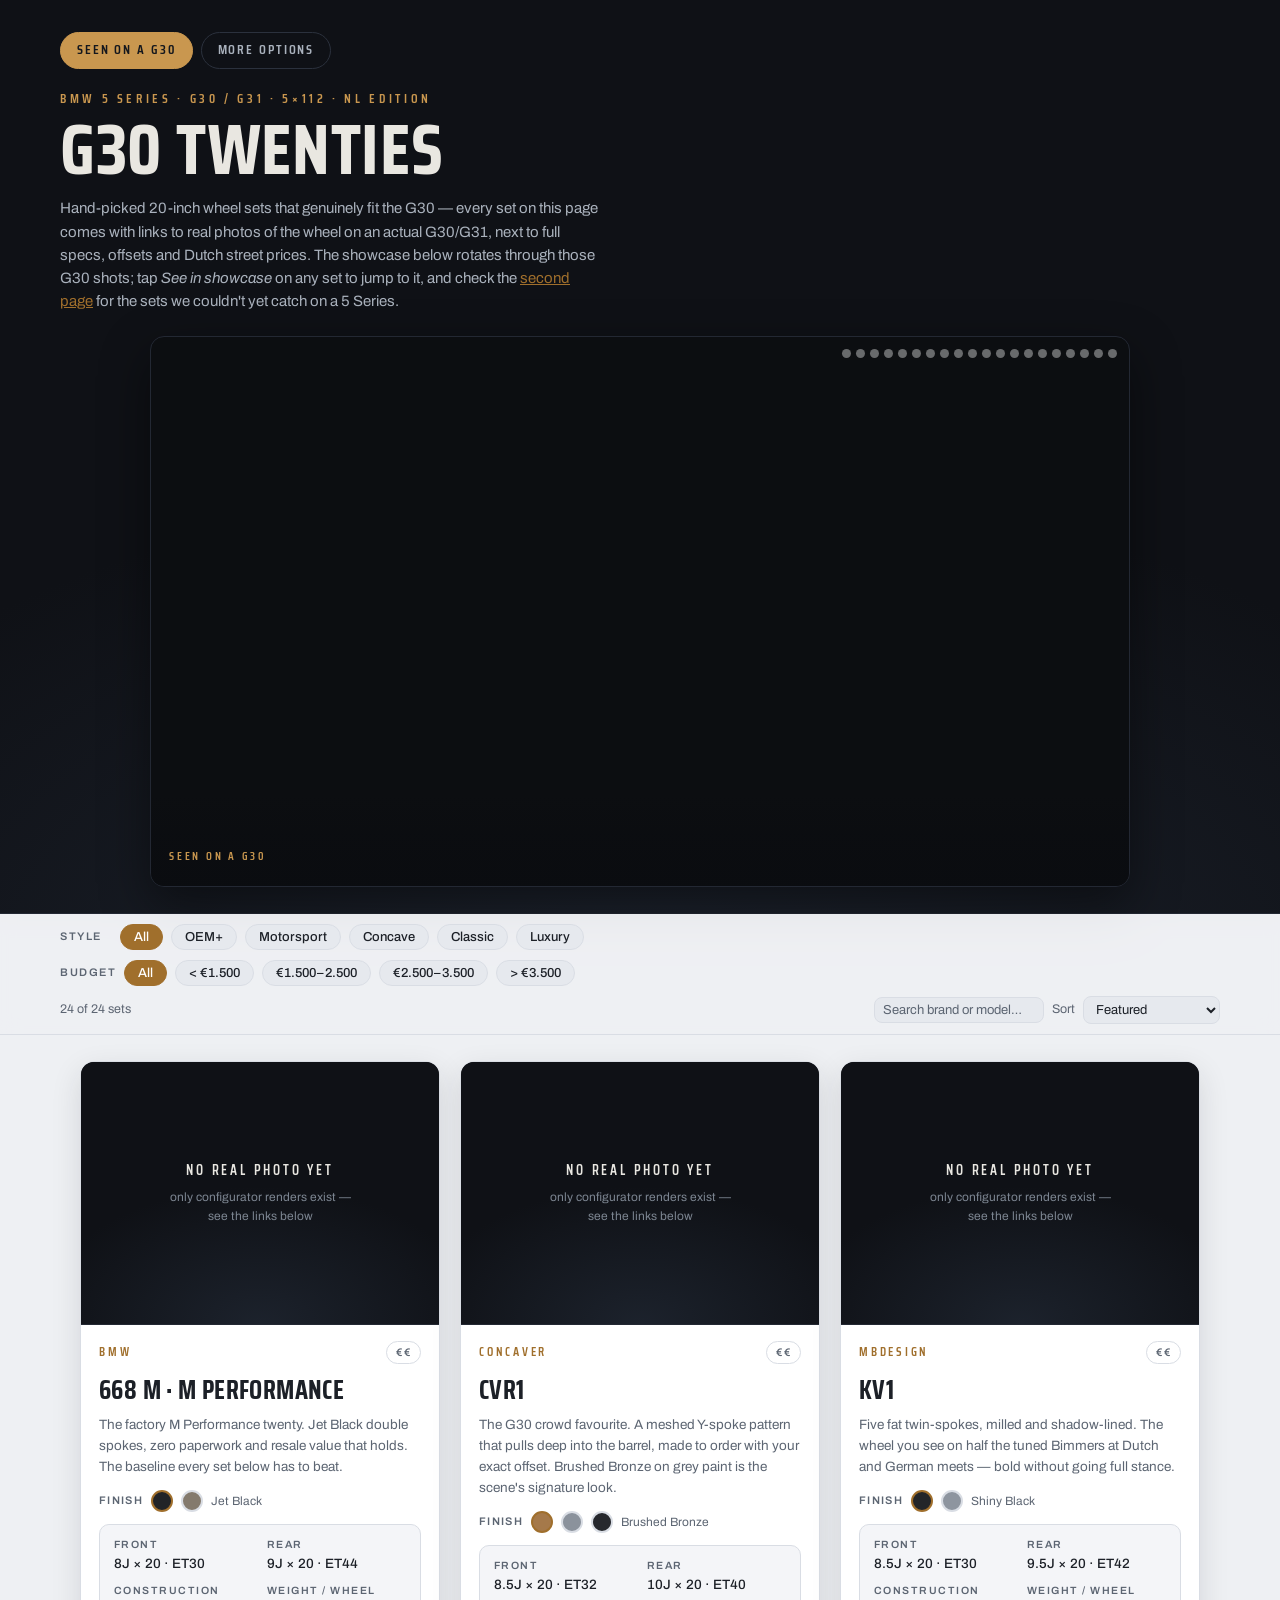
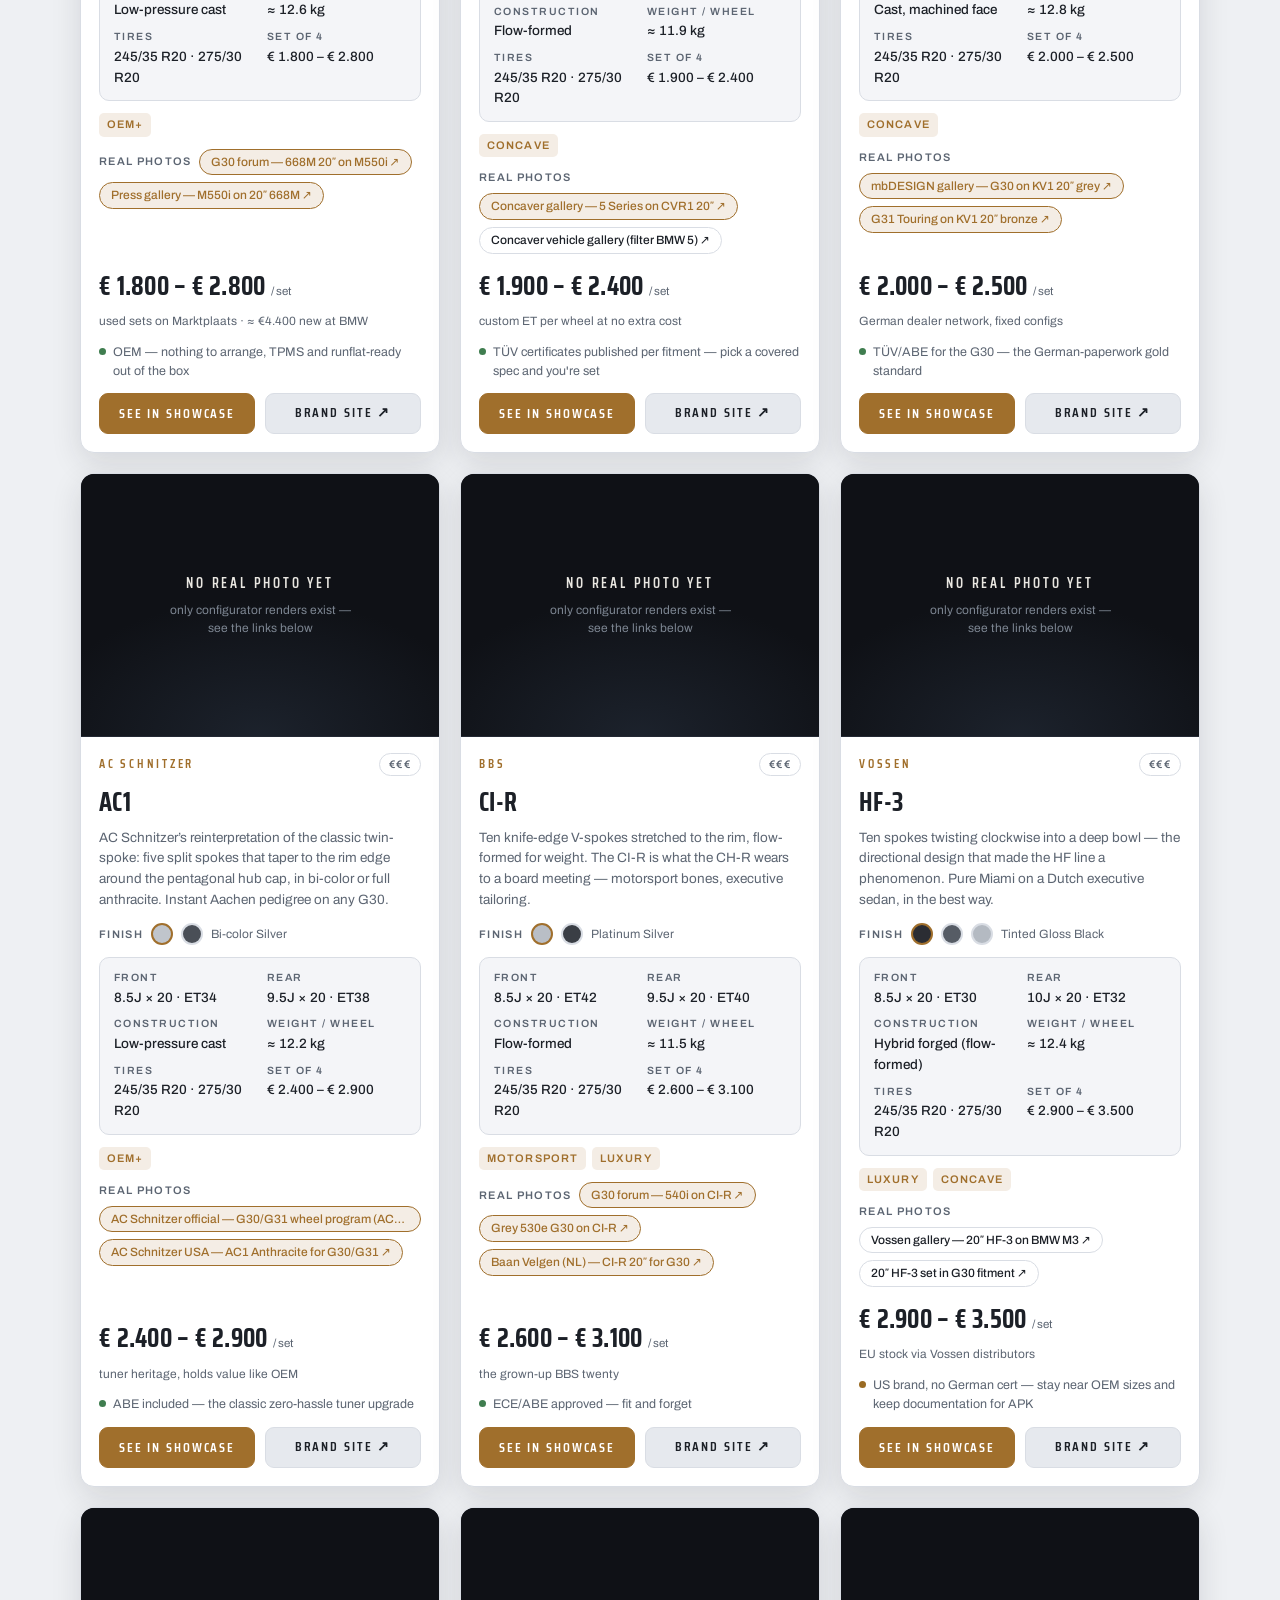
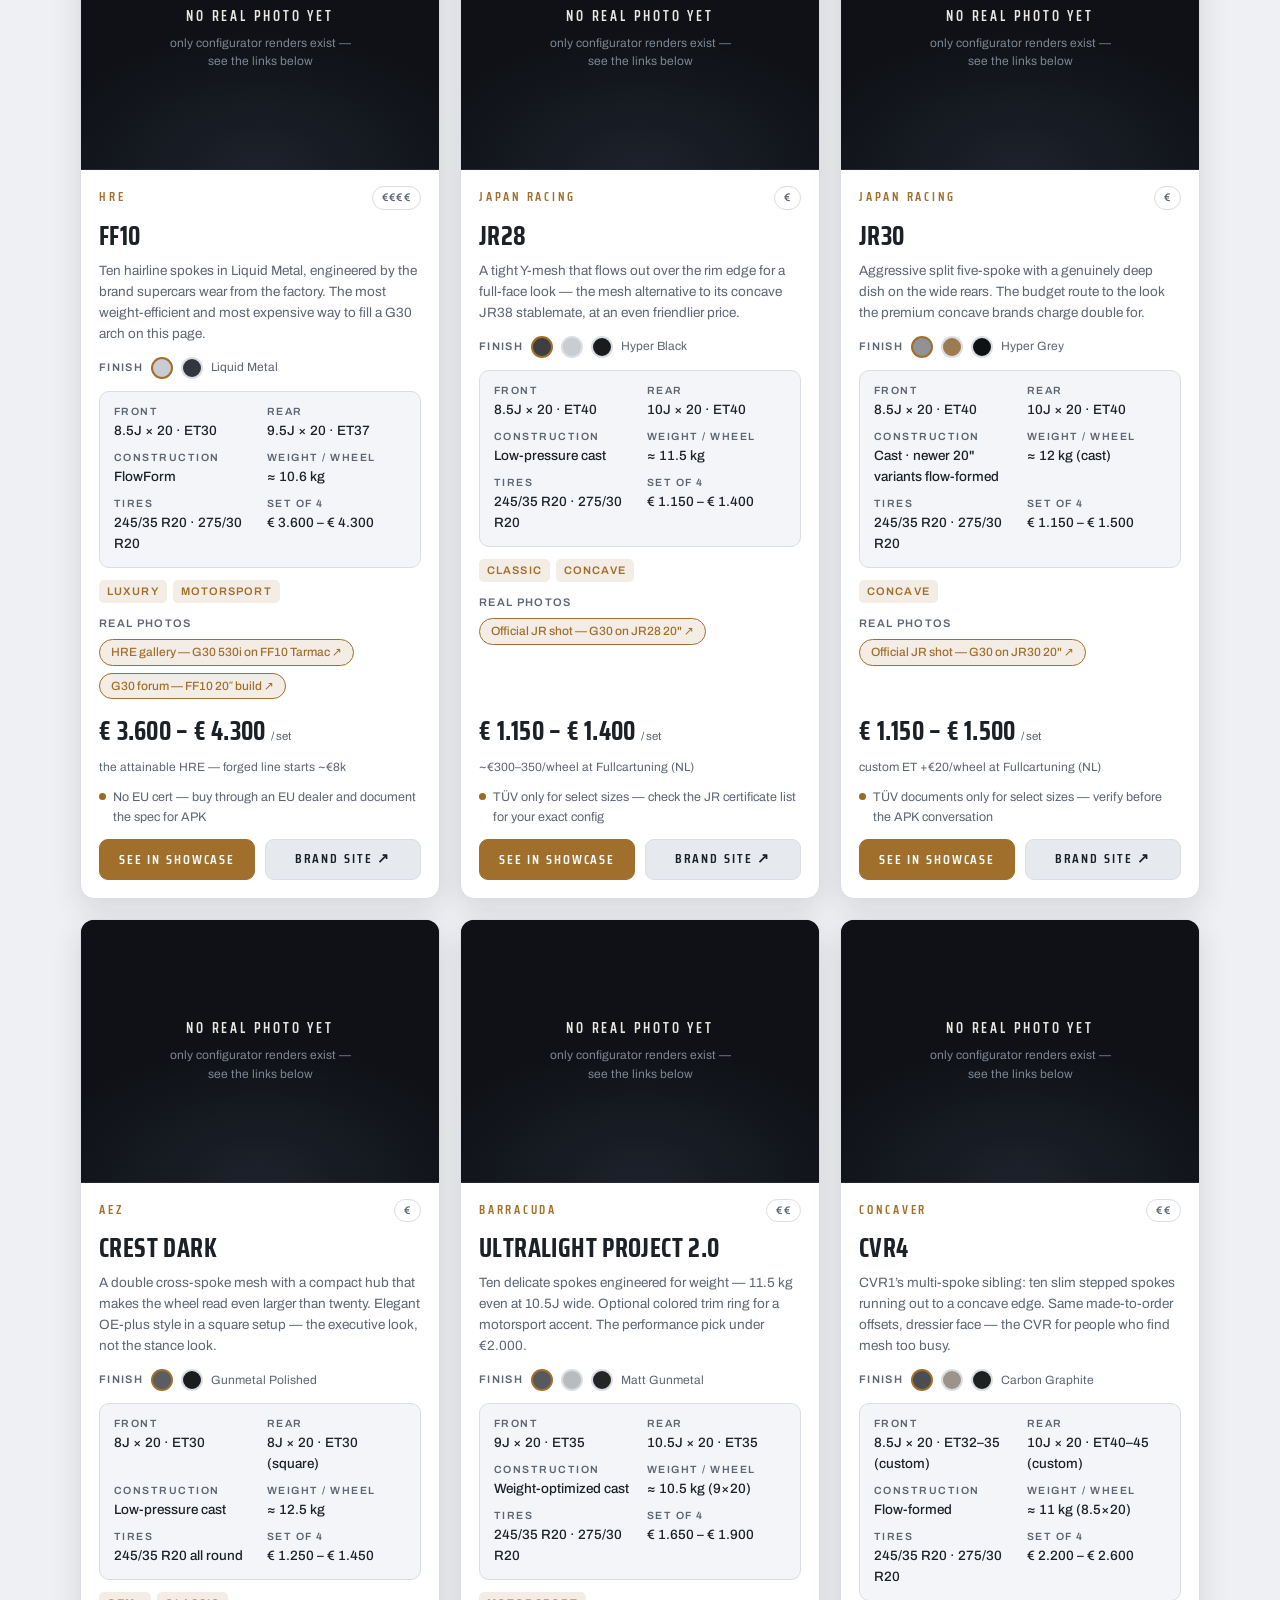
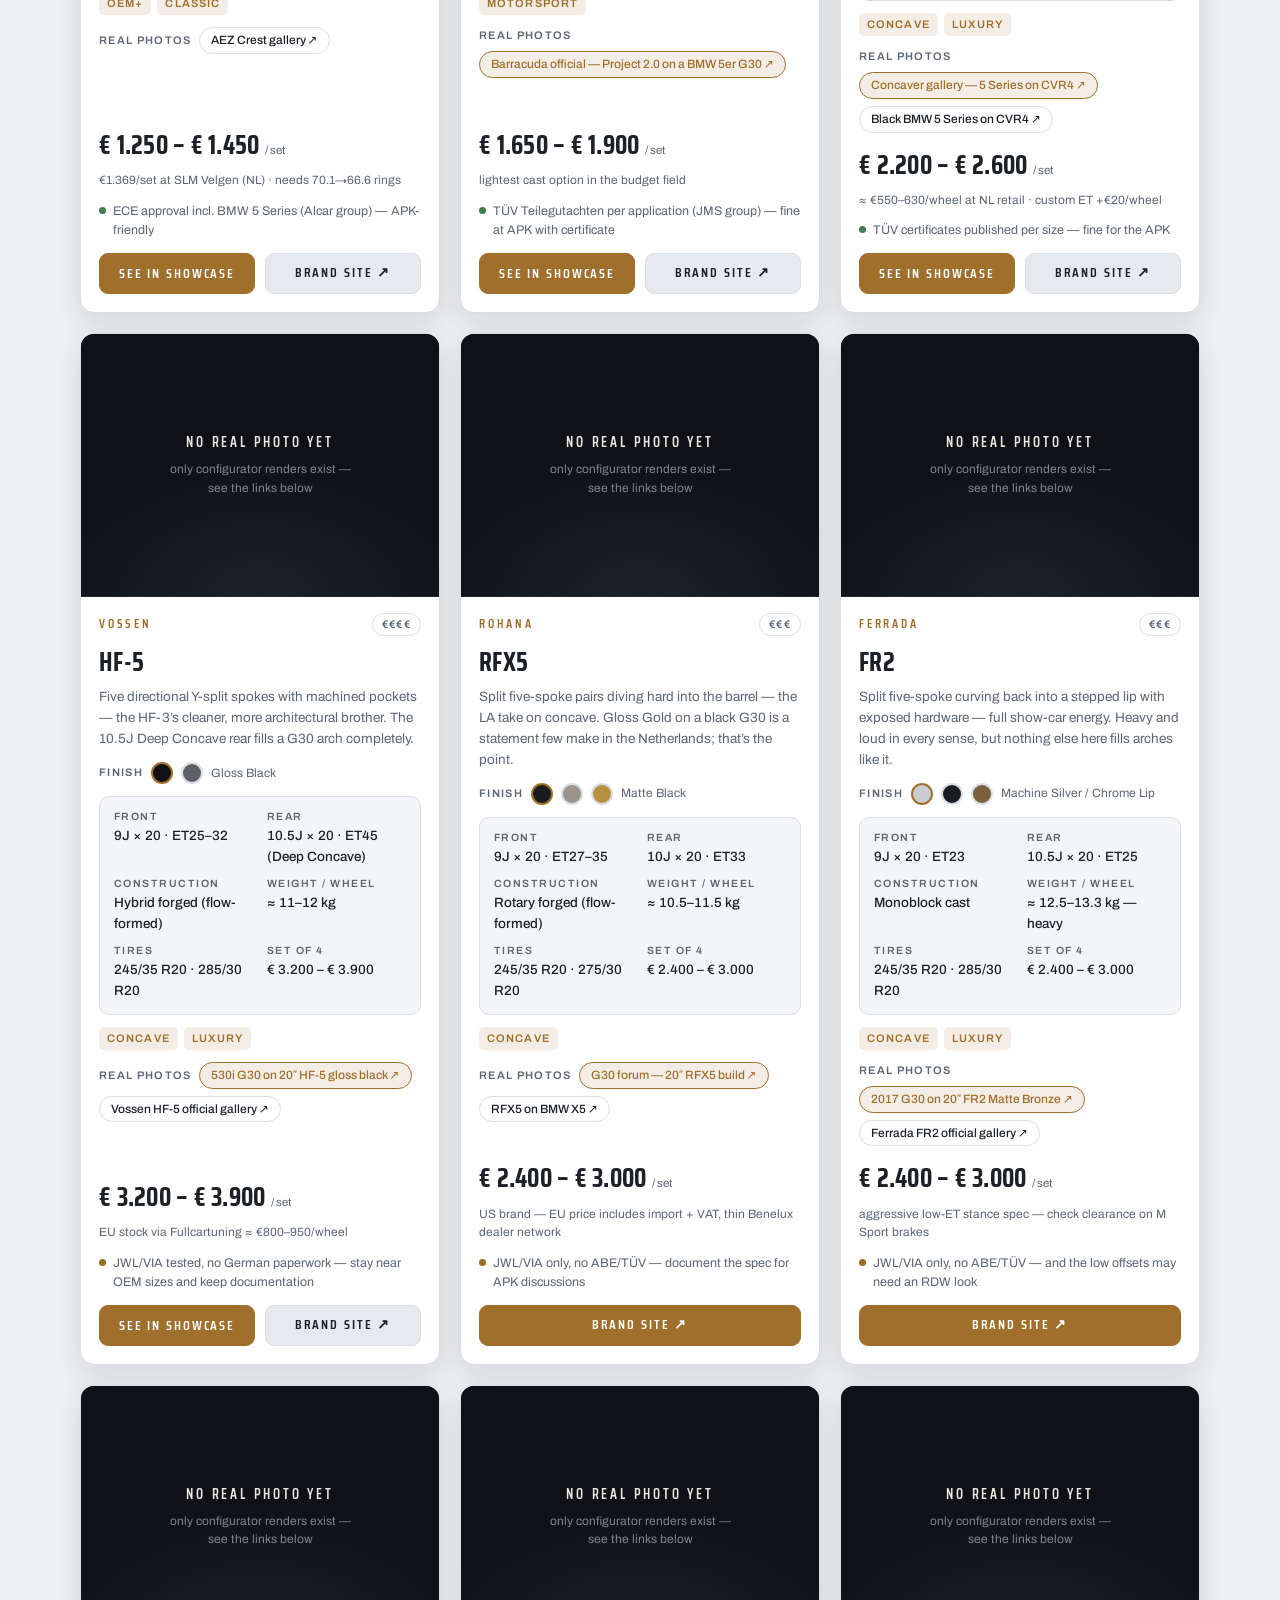
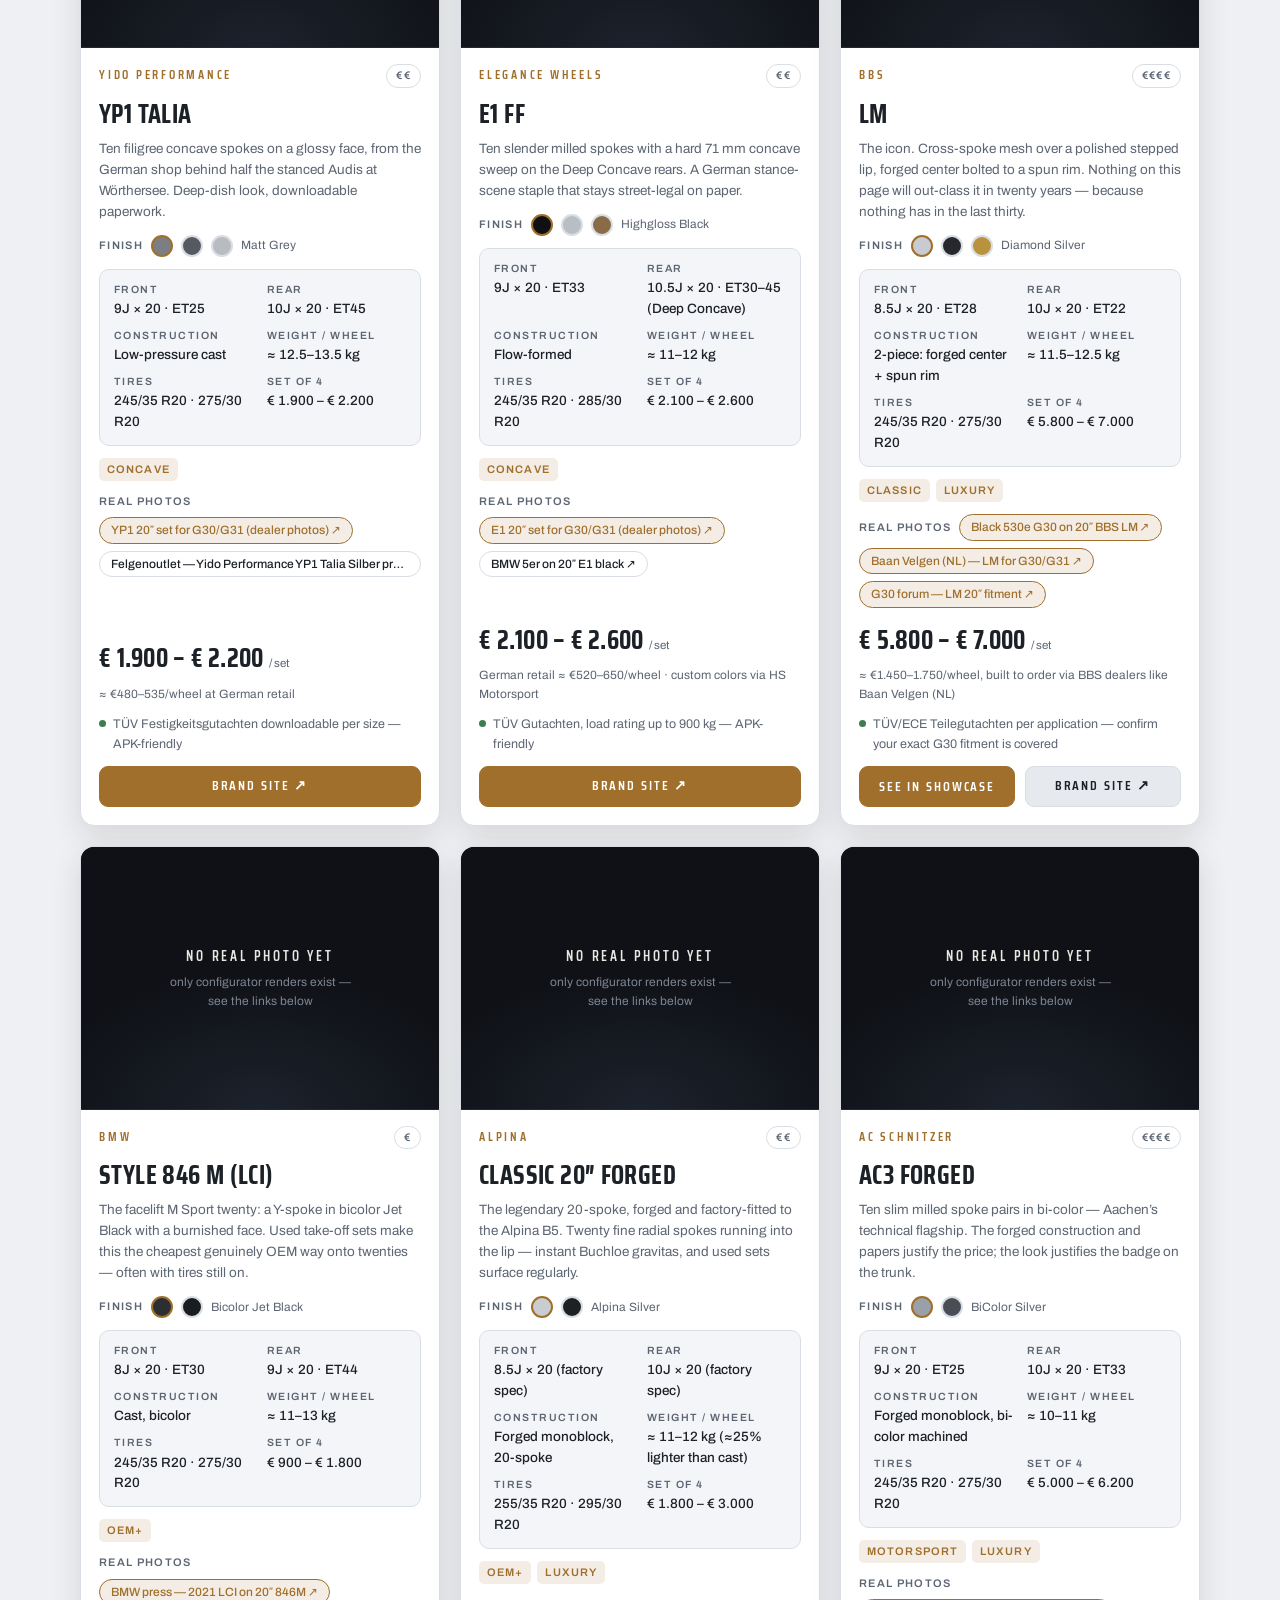
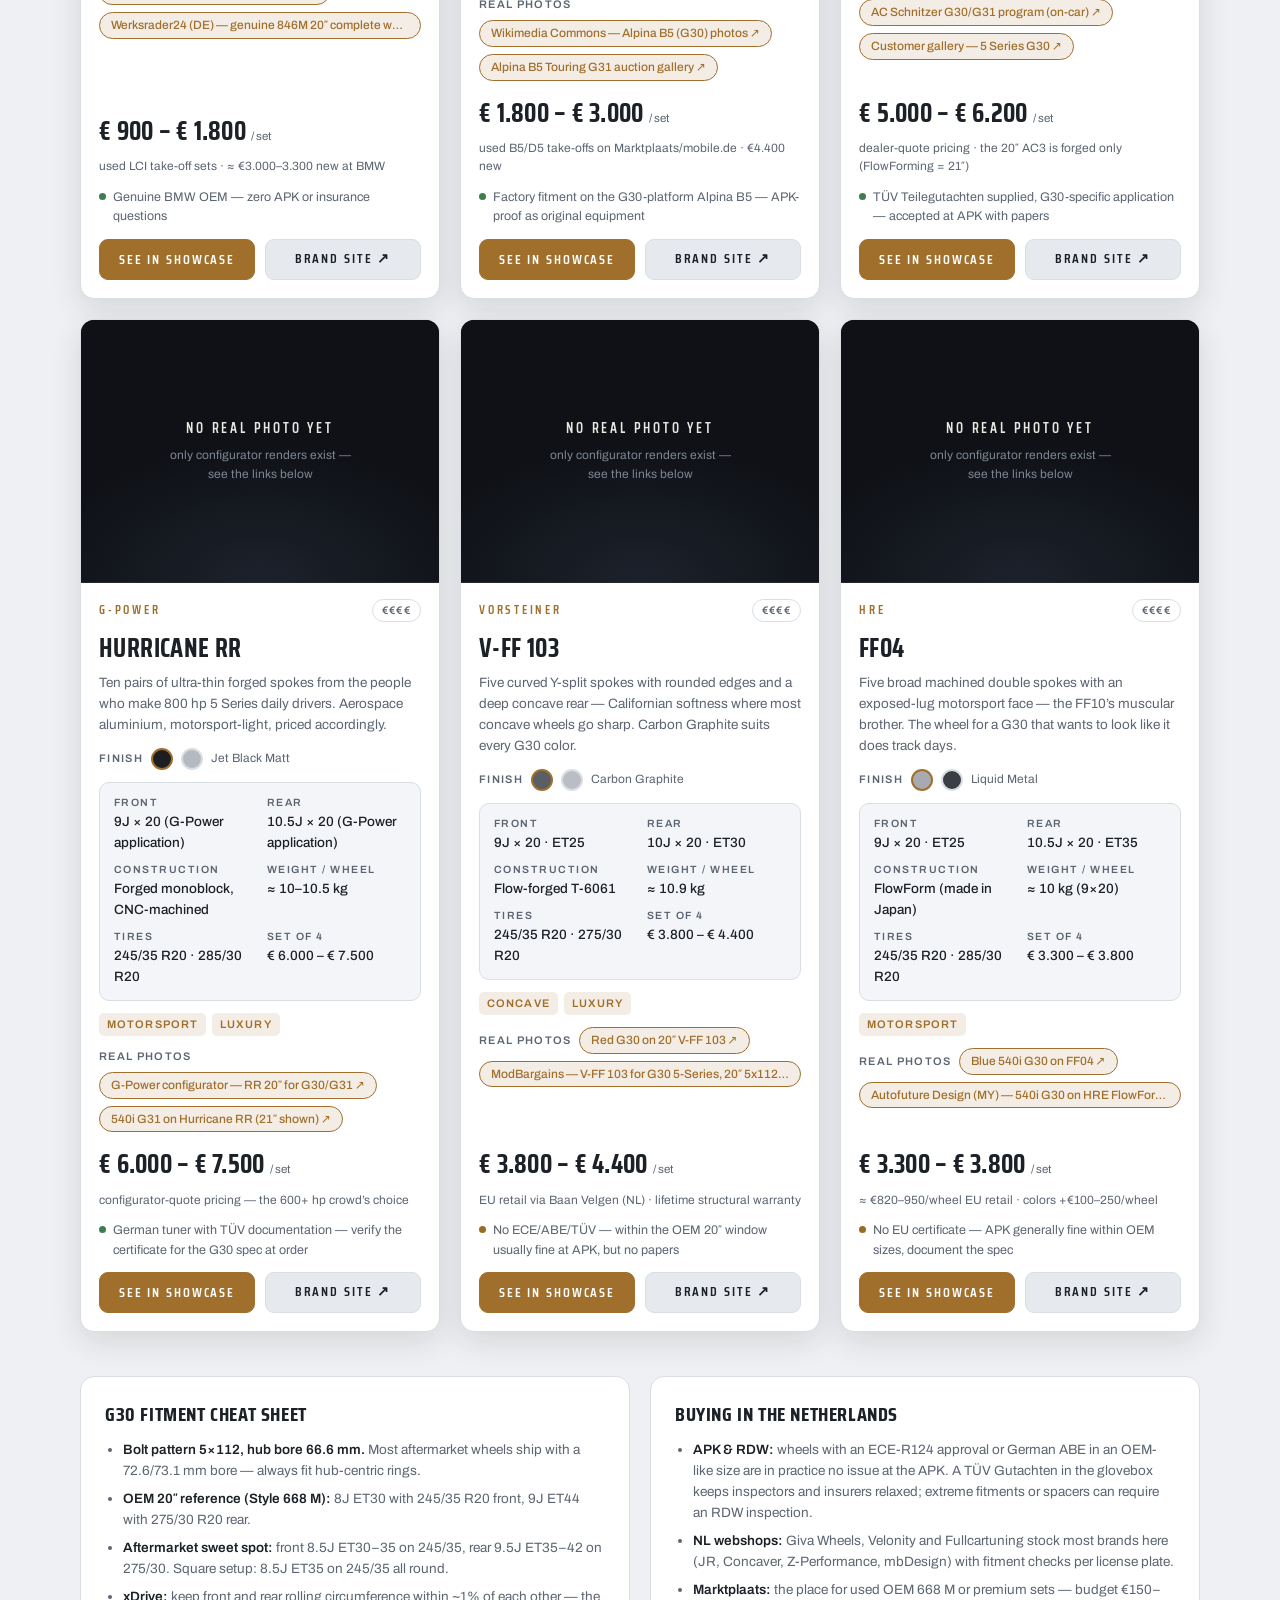
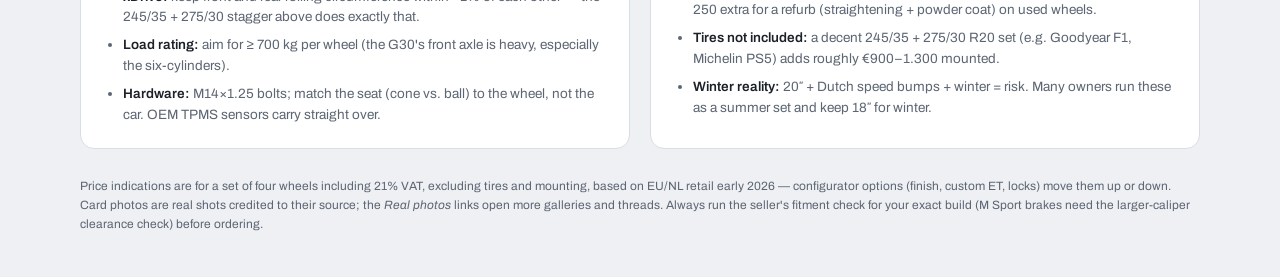
==== commit 10ed0ccb: "Replace canvas renderer with a real-photo showcase Drop the programmatic wheel drawings and the side" ====
--- a/docs/index.html
+++ b/docs/index.html
@@ -19,12 +19,10 @@
     <h1>G30 Twenties</h1>
     <p class="lede">Hand-picked 20-inch wheel sets that genuinely fit the G30 — every set on this page comes with
     links to real photos of the wheel on an actual G30/G31, next to full specs, offsets and Dutch street prices.
-    Tap <em>Fit on car</em> on any set to preview the design on the side profile, and check the
+    The showcase below rotates through those G30 shots; tap <em>See in showcase</em> on any set to jump to it, and check the
     <a href="options.html">second page</a> for the sets we couldn't yet catch on a 5&nbsp;Series.</p>
     <div class="carwrap">
-      <canvas id="car" width="1040" height="380" aria-label="Side profile of a BMW G30 5 Series showing the selected wheel design"></canvas>
-      <p class="fitted"><span>Now fitted:</span> <strong id="fitted-name">BMW 668 M — Jet Black</strong>
-      <span class="tip">choose a set below to swap wheels</span></p>
+      <div class="heroshow" id="heroshow" aria-label="Real photos of BMW G30s on the wheels in this catalog"></div>
     </div>
   </div>
 </header>
@@ -85,8 +83,8 @@
 
 <p class="disclaimer">Price indications are for a set of four wheels including 21% VAT, excluding tires and mounting,
 based on EU/NL retail early 2026 — configurator options (finish, custom ET, locks) move them up or down.
-Wheel drawings are stylized renderings of each design; the <em>Real photos</em> links open galleries and threads
-with actual photography. Always run the seller's fitment check for your exact build (M&nbsp;Sport brakes need the
+Card photos are real shots credited to their source; the <em>Real photos</em> links open more galleries and threads.
+Always run the seller's fitment check for your exact build (M&nbsp;Sport brakes need the
 larger-caliper clearance check) before ordering.</p>
 
 <script src="wheels-data.js"></script>
--- a/docs/styles.css
+++ b/docs/styles.css
@@ -96,15 +96,30 @@
   margin:0;letter-spacing:.01em;text-wrap:balance;
 }
 .hero p.lede{max-width:60ch;color:#aab2bd;margin:14px 0 0}
-.carwrap{margin:10px auto 0;max-width:980px}
-#car{width:100%;height:auto;display:block}
-.fitted{
-  display:flex;flex-wrap:wrap;gap:6px 14px;align-items:baseline;justify-content:center;
-  font-family:"Saira Condensed",sans-serif;text-transform:uppercase;letter-spacing:.12em;
-  font-size:14px;color:#aab2bd;margin-top:2px;text-align:center;
-}
-.fitted strong{color:#e9e7e1;font-weight:600;font-size:16px;letter-spacing:.08em}
-.fitted .tip{font-family:"Archivo",sans-serif;text-transform:none;letter-spacing:0;font-size:12.5px;color:#7d8692}
+.carwrap{margin:22px auto 0;max-width:980px}
+.heroshow{
+  position:relative;aspect-ratio:16/9;border-radius:14px;overflow:hidden;
+  background:#0c0e11;border:1px solid var(--stage-line);box-shadow:0 18px 50px rgba(0,0,0,.45);
+}
+.heroshow img.slide{
+  position:absolute;inset:0;width:100%;height:100%;object-fit:cover;display:block;
+  opacity:0;transition:opacity .9s ease;
+}
+.heroshow img.slide.on{opacity:1}
+.herocap{
+  position:absolute;left:0;right:0;bottom:0;padding:54px 18px 14px;
+  background:linear-gradient(to top,rgba(10,12,16,.88) 0%,rgba(10,12,16,.55) 55%,rgba(10,12,16,0) 100%);
+  display:flex;flex-direction:column;gap:3px;color:#e9e7e1;pointer-events:none;
+}
+.herocap a{pointer-events:auto}
+.herocap .fl{font-family:"Saira Condensed",sans-serif;text-transform:uppercase;letter-spacing:.24em;font-size:11.5px;color:#c9974f;font-weight:600}
+.herocap strong{font-family:"Saira Condensed",sans-serif;text-transform:uppercase;font-weight:700;font-size:clamp(22px,3.2vw,32px);line-height:1;letter-spacing:.015em}
+#hero-meta{font-size:12.5px;color:#aab2bd}
+#hero-meta a{color:#aab2bd}
+.herodots{position:absolute;right:12px;top:12px;display:flex;gap:5px;flex-wrap:wrap;justify-content:flex-end;max-width:60%}
+.herodots button{width:9px;height:9px;border-radius:50%;border:0;padding:0;background:rgba(255,255,255,.38);cursor:pointer;transition:background .15s,transform .15s}
+.herodots button:hover{background:#e9e7e1;transform:scale(1.2)}
+.herodots button[aria-selected="true"]{background:#c9974f}
 
 /* ---------- Filter bar ---------- */
 .filters{
@@ -151,20 +166,17 @@
     radial-gradient(90% 75% at 50% 100%, #1c222c 0%, #0f1116 70%),
     #0f1116;
   border-bottom:1px solid var(--stage-line);
-}
-.stage canvas{width:100%;height:auto;display:block}
+  aspect-ratio:640/470;
+}
 .stage img.photo{
   position:absolute;inset:0;width:100%;height:100%;object-fit:cover;display:block;
 }
-.stage img.photo[hidden]{display:none}
-.viewtoggle{
-  position:absolute;right:10px;bottom:10px;z-index:2;
-  font-family:"Saira Condensed",sans-serif;text-transform:uppercase;letter-spacing:.12em;
-  font-size:11.5px;font-weight:600;color:#e9e7e1;background:rgba(15,17,22,.72);
-  border:1px solid rgba(255,255,255,.22);border-radius:999px;padding:4px 11px;cursor:pointer;
-  backdrop-filter:blur(4px);-webkit-backdrop-filter:blur(4px);
-}
-.viewtoggle:hover{border-color:#c9974f;color:#c9974f}
+.nophoto{
+  position:absolute;inset:0;display:flex;flex-direction:column;align-items:center;justify-content:center;
+  gap:6px;text-align:center;padding:20px;color:#aab2bd;
+}
+.nophoto span{font-family:"Saira Condensed",sans-serif;text-transform:uppercase;letter-spacing:.2em;font-size:14px;font-weight:600;color:#e9e7e1}
+.nophoto small{font-size:12px;color:#7d8692;max-width:26ch}
 .shownchip{
   position:absolute;left:10px;bottom:10px;z-index:2;max-width:70%;
   font-size:11px;font-weight:600;letter-spacing:.06em;color:#e9e7e1;
